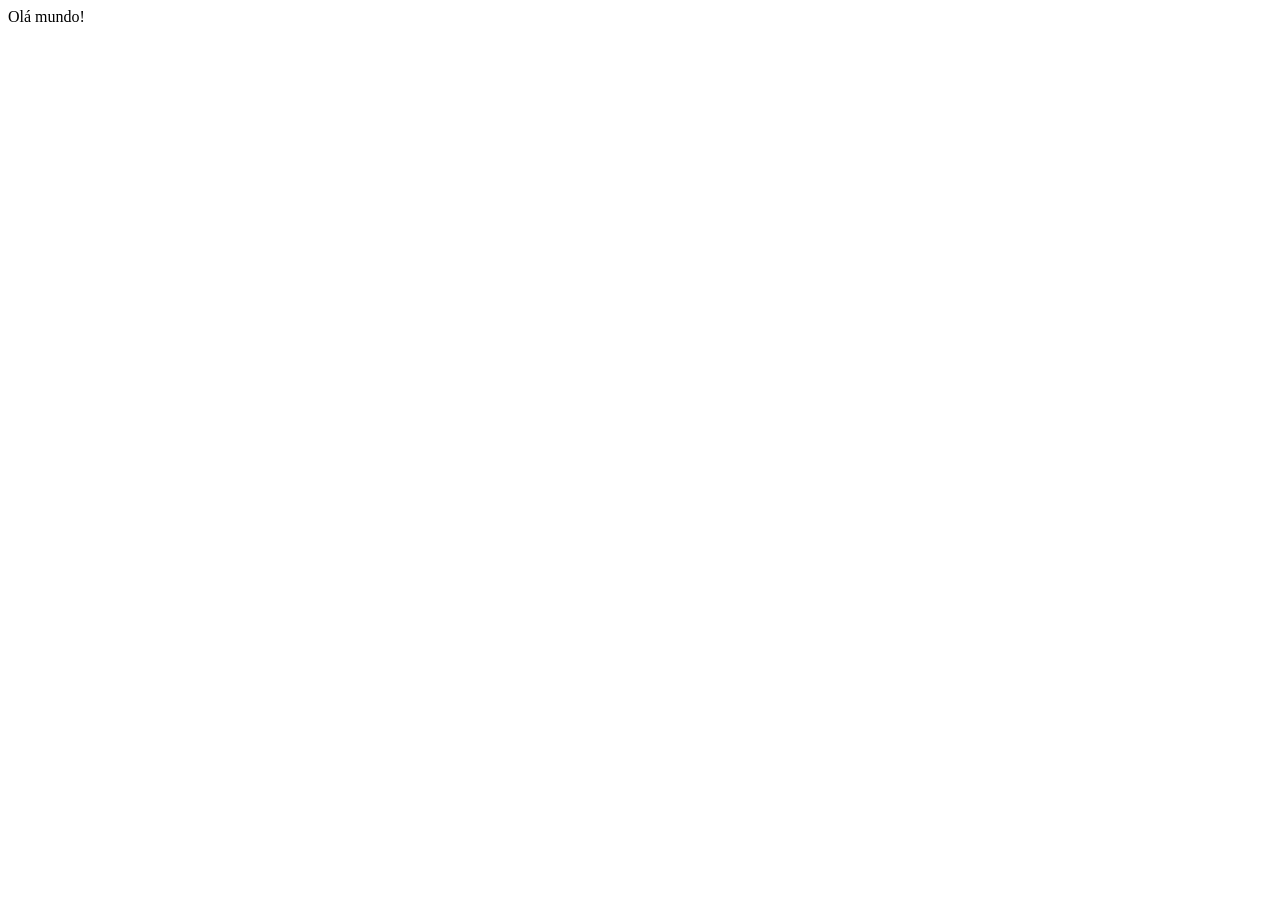
==== index.html @ 00cd3b16 ":fire: Aura" ====
<!DOCTYPE html>
<html lang="pt-br">
<head>
    <meta charset="UTF-8">
    <meta name="viewport" content="width=device-width, initial-scale=1.0">
    <link href="style.css" rel="stylesheet">
    <title>Senac</title>
</head>
<body>
    Olá mundo!
</body>
</html>
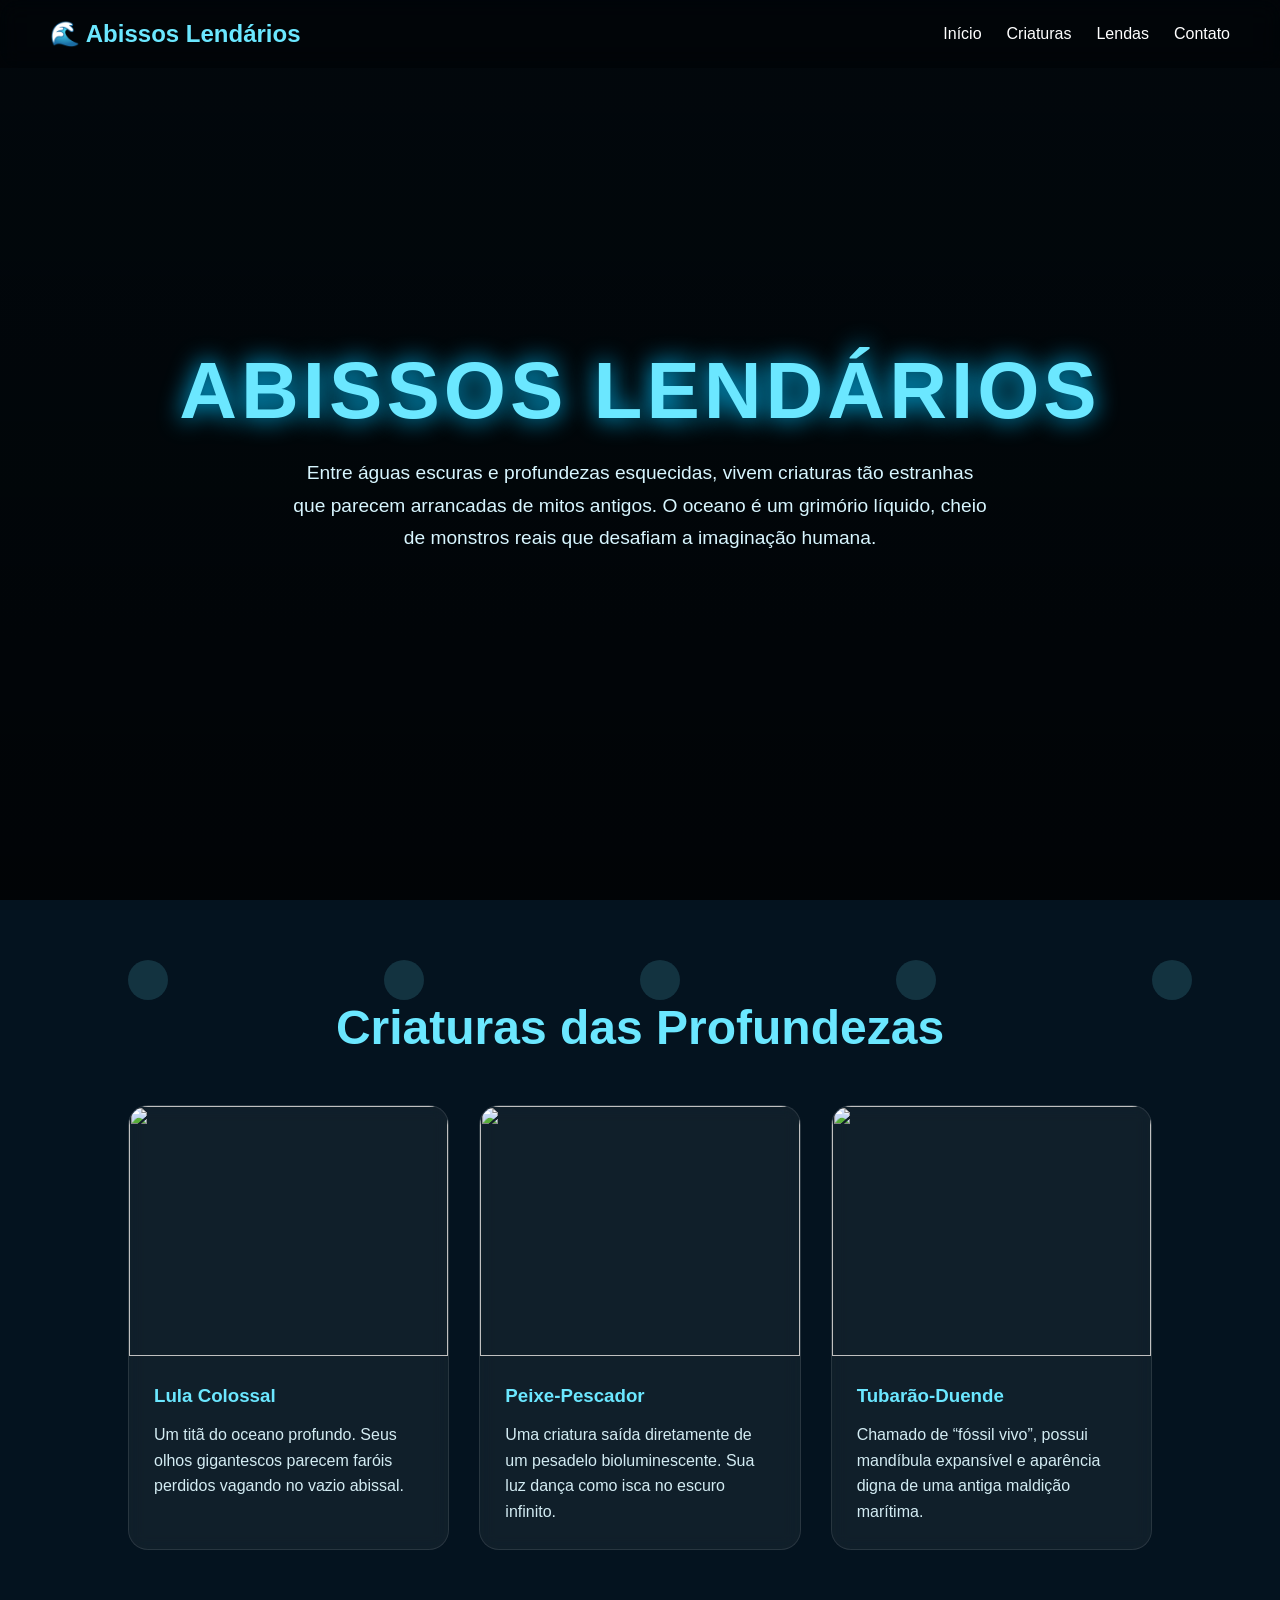
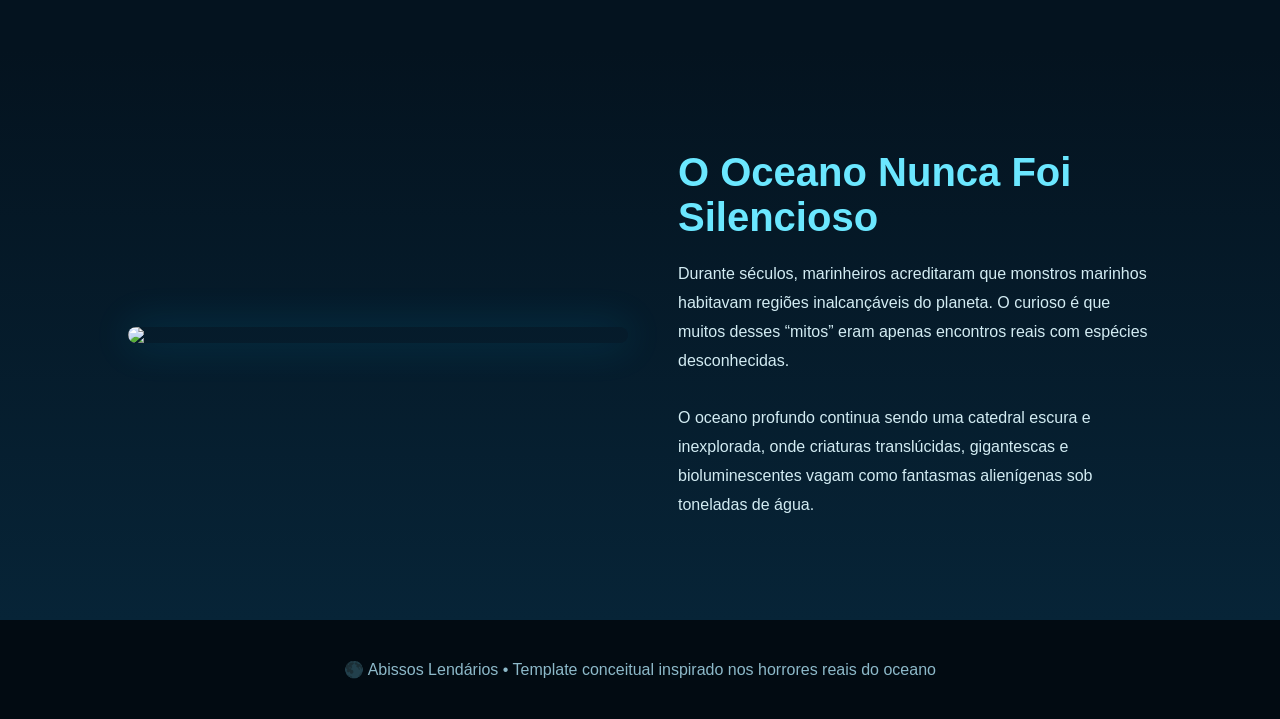
==== commit cde54f5d: ":fire: ficar bonito" ====
--- a/index.html
+++ b/index.html
@@ -1,12 +1,313 @@
 <!DOCTYPE html>
-<html lang="pt-br">
+<html lang="pt-BR">
 <head>
-    <meta charset="UTF-8">
-    <meta name="viewport" content="width=device-width, initial-scale=1.0">
-    <link href="style.css" rel="stylesheet">
-    <title>Senac</title>
+  <meta charset="UTF-8" />
+  <meta name="viewport" content="width=device-width, initial-scale=1.0"/>
+  <title>Abissos Lendários</title>
+
+  <style>
+    *{
+      margin:0;
+      padding:0;
+      box-sizing:border-box;
+      font-family: Arial, sans-serif;
+    }
+
+    body{
+      background:#04131f;
+      color:white;
+      overflow-x:hidden;
+    }
+
+    header{
+      height:100vh;
+      background:
+      linear-gradient(rgba(0,0,0,0.6), rgba(0,0,0,0.8)),
+      url('https://images.unsplash.com/photo-1544551763-46a013bb70d5?q=80&w=1600&auto=format&fit=crop') center/cover;
+      
+      display:flex;
+      flex-direction:column;
+      justify-content:center;
+      align-items:center;
+      text-align:center;
+      padding:20px;
+    }
+
+    header h1{
+      font-size:5rem;
+      letter-spacing:4px;
+      color:#6be7ff;
+      text-shadow:0 0 25px #00c3ff;
+    }
+
+    header p{
+      margin-top:20px;
+      max-width:700px;
+      font-size:1.2rem;
+      line-height:1.7;
+      color:#d8f6ff;
+    }
+
+    nav{
+      position:fixed;
+      width:100%;
+      top:0;
+      left:0;
+      padding:20px 50px;
+      display:flex;
+      justify-content:space-between;
+      align-items:center;
+      background:rgba(0,0,0,0.3);
+      backdrop-filter:blur(10px);
+      z-index:1000;
+    }
+
+    nav h2{
+      color:#6be7ff;
+    }
+
+    nav ul{
+      display:flex;
+      gap:25px;
+      list-style:none;
+    }
+
+    nav a{
+      color:white;
+      text-decoration:none;
+      transition:0.3s;
+    }
+
+    nav a:hover{
+      color:#6be7ff;
+    }
+
+    section{
+      padding:100px 10%;
+    }
+
+    .titulo{
+      font-size:3rem;
+      margin-bottom:50px;
+      color:#6be7ff;
+      text-align:center;
+    }
+
+    .cards{
+      display:grid;
+      grid-template-columns:repeat(auto-fit, minmax(280px,1fr));
+      gap:30px;
+    }
+
+    .card{
+      background:rgba(255,255,255,0.05);
+      border:1px solid rgba(255,255,255,0.1);
+      border-radius:20px;
+      overflow:hidden;
+      transition:0.4s;
+      backdrop-filter:blur(8px);
+    }
+
+    .card:hover{
+      transform:translateY(-10px);
+      box-shadow:0 0 30px rgba(0,195,255,0.4);
+    }
+
+    .card img{
+      width:100%;
+      height:250px;
+      object-fit:cover;
+    }
+
+    .card-content{
+      padding:25px;
+    }
+
+    .card h3{
+      margin-bottom:15px;
+      color:#6be7ff;
+    }
+
+    .card p{
+      color:#d3ecf3;
+      line-height:1.6;
+    }
+
+    .historia{
+      background:linear-gradient(to bottom,#04131f,#072437);
+    }
+
+    .historia-container{
+      display:flex;
+      flex-wrap:wrap;
+      align-items:center;
+      gap:50px;
+    }
+
+    .historia img{
+      width:500px;
+      max-width:100%;
+      border-radius:20px;
+      box-shadow:0 0 40px rgba(0,195,255,0.2);
+    }
+
+    .historia-texto{
+      flex:1;
+    }
+
+    .historia-texto h2{
+      color:#6be7ff;
+      margin-bottom:20px;
+      font-size:2.5rem;
+    }
+
+    .historia-texto p{
+      line-height:1.8;
+      color:#d3ecf3;
+    }
+
+    footer{
+      text-align:center;
+      padding:40px;
+      background:#020b12;
+      color:#8db9c9;
+    }
+
+    .bolha{
+      position:fixed;
+      bottom:-100px;
+      width:40px;
+      height:40px;
+      background:rgba(107,231,255,0.15);
+      border-radius:50%;
+      animation:subir 10s linear infinite;
+      z-index:-1;
+    }
+
+    @keyframes subir{
+      0%{
+        transform:translateY(0) scale(1);
+        opacity:0;
+      }
+
+      50%{
+        opacity:1;
+      }
+
+      100%{
+        transform:translateY(-120vh) scale(1.5);
+        opacity:0;
+      }
+    }
+
+  </style>
 </head>
+
 <body>
-    Olá mundo!
+
+  <nav>
+    <h2>🌊 Abissos Lendários</h2>
+
+    <ul>
+      <li><a href="#">Início</a></li>
+      <li><a href="#">Criaturas</a></li>
+      <li><a href="#">Lendas</a></li>
+      <li><a href="#">Contato</a></li>
+    </ul>
+  </nav>
+
+  <header>
+    <h1>ABISSOS LENDÁRIOS</h1>
+
+    <p>
+      Entre águas escuras e profundezas esquecidas, vivem criaturas tão estranhas
+      que parecem arrancadas de mitos antigos. O oceano é um grimório líquido,
+      cheio de monstros reais que desafiam a imaginação humana.
+    </p>
+  </header>
+
+  <section>
+    <h2 class="titulo">Criaturas das Profundezas</h2>
+
+    <div class="cards">
+
+      <div class="card">
+        <img src="https://images.unsplash.com/photo-1551244072-5d12893278ab?q=80&w=1200&auto=format&fit=crop">
+
+        <div class="card-content">
+          <h3>Lula Colossal</h3>
+
+          <p>
+            Um titã do oceano profundo. Seus olhos gigantescos parecem faróis
+            perdidos vagando no vazio abissal.
+          </p>
+        </div>
+      </div>
+
+      <div class="card">
+        <img src="https://images.unsplash.com/photo-1546026423-cc4642628d2b?q=80&w=1200&auto=format&fit=crop">
+
+        <div class="card-content">
+          <h3>Peixe-Pescador</h3>
+
+          <p>
+            Uma criatura saída diretamente de um pesadelo bioluminescente.
+            Sua luz dança como isca no escuro infinito.
+          </p>
+        </div>
+      </div>
+
+      <div class="card">
+        <img src="https://images.unsplash.com/photo-1524704654690-b56c05c78a00?q=80&w=1200&auto=format&fit=crop">
+
+        <div class="card-content">
+          <h3>Tubarão-Duende</h3>
+
+          <p>
+            Chamado de “fóssil vivo”, possui mandíbula expansível e aparência
+            digna de uma antiga maldição marítima.
+          </p>
+        </div>
+      </div>
+
+    </div>
+  </section>
+
+  <section class="historia">
+
+    <div class="historia-container">
+
+      <img src="https://images.unsplash.com/photo-1518391846015-55a9cc003b25?q=80&w=1200&auto=format&fit=crop">
+
+      <div class="historia-texto">
+        <h2>O Oceano Nunca Foi Silencioso</h2>
+
+        <p>
+          Durante séculos, marinheiros acreditaram que monstros marinhos habitavam
+          regiões inalcançáveis do planeta. O curioso é que muitos desses “mitos”
+          eram apenas encontros reais com espécies desconhecidas.
+          <br><br>
+          O oceano profundo continua sendo uma catedral escura e inexplorada,
+          onde criaturas translúcidas, gigantescas e bioluminescentes vagam
+          como fantasmas alienígenas sob toneladas de água.
+        </p>
+      </div>
+
+    </div>
+
+  </section>
+
+  <footer>
+    🌑 Abissos Lendários • Template conceitual inspirado nos horrores reais do oceano
+  </footer>
+
+  <!-- Bolhas animadas -->
+
+  <div class="bolha" style="left:10%; animation-duration:8s;"></div>
+  <div class="bolha" style="left:30%; animation-duration:12s;"></div>
+  <div class="bolha" style="left:50%; animation-duration:10s;"></div>
+  <div class="bolha" style="left:70%; animation-duration:14s;"></div>
+  <div class="bolha" style="left:90%; animation-duration:9s;"></div>
+
 </body>
 </html>
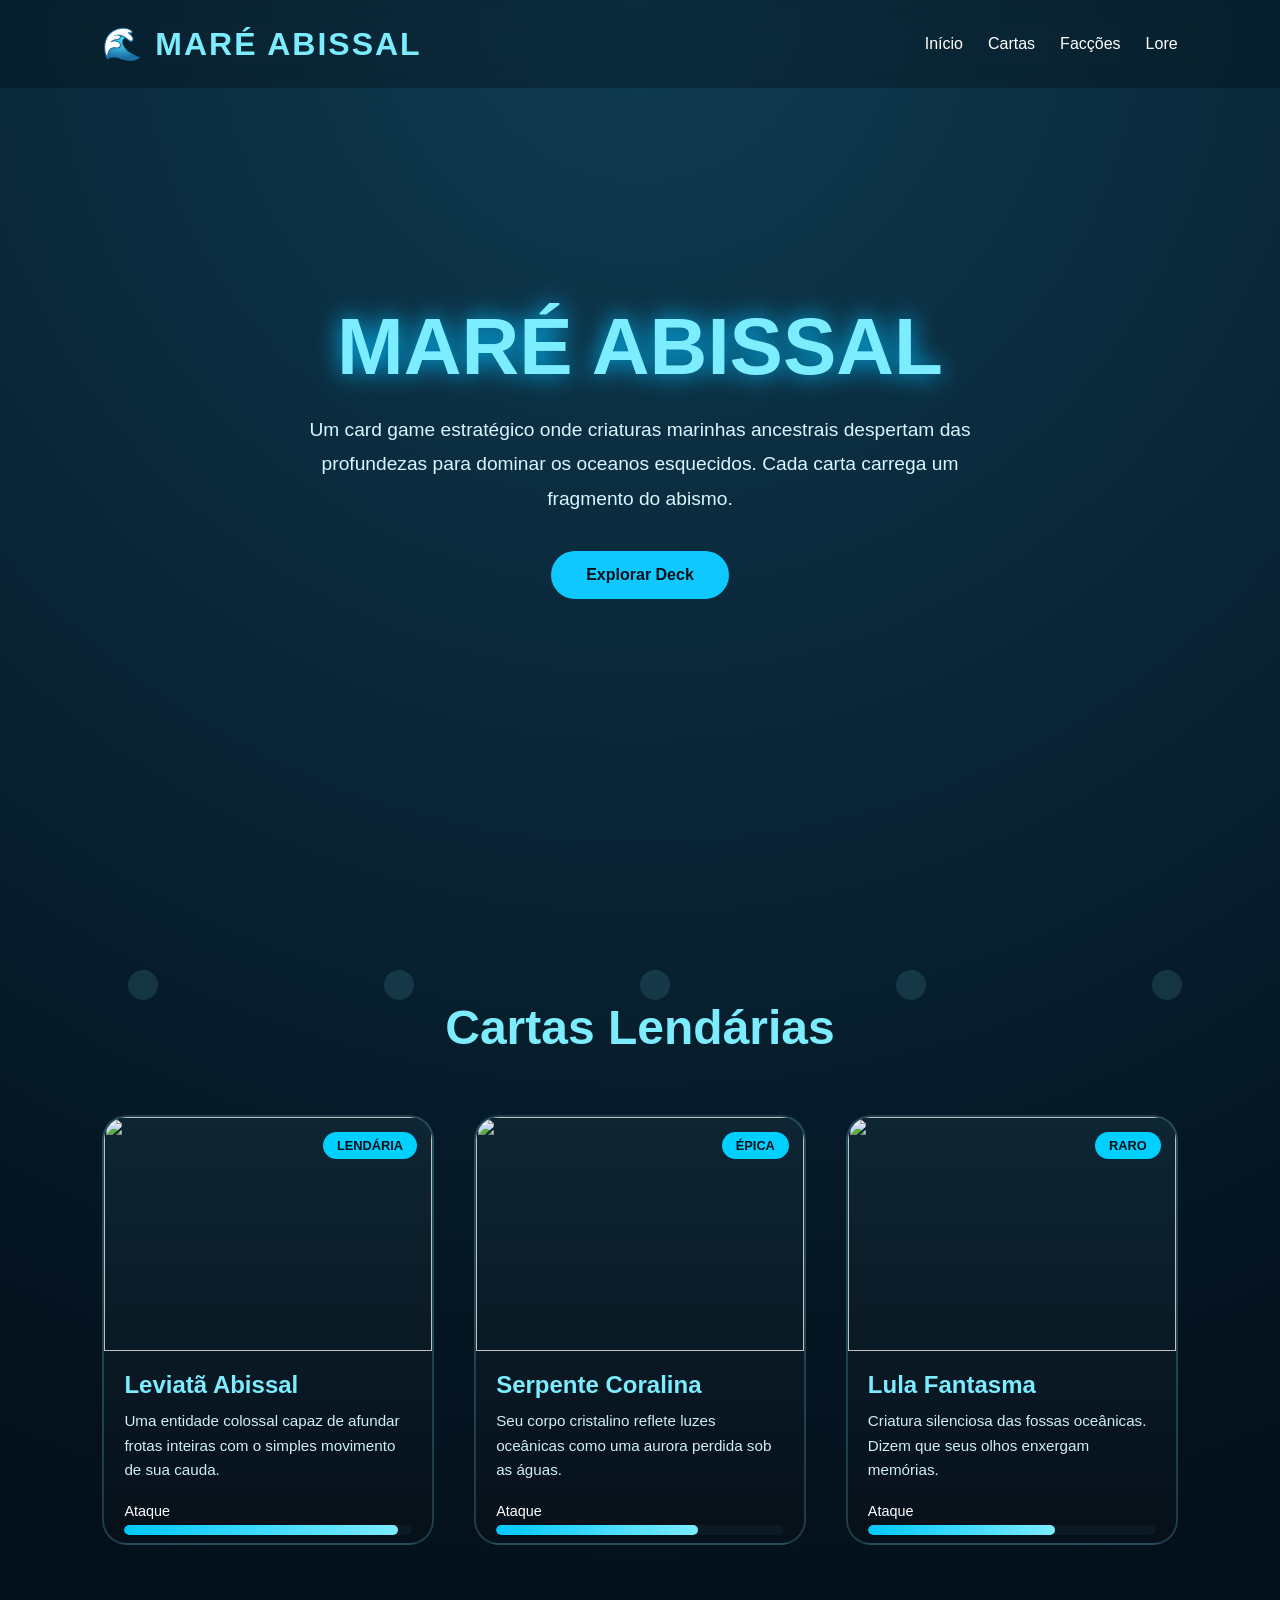
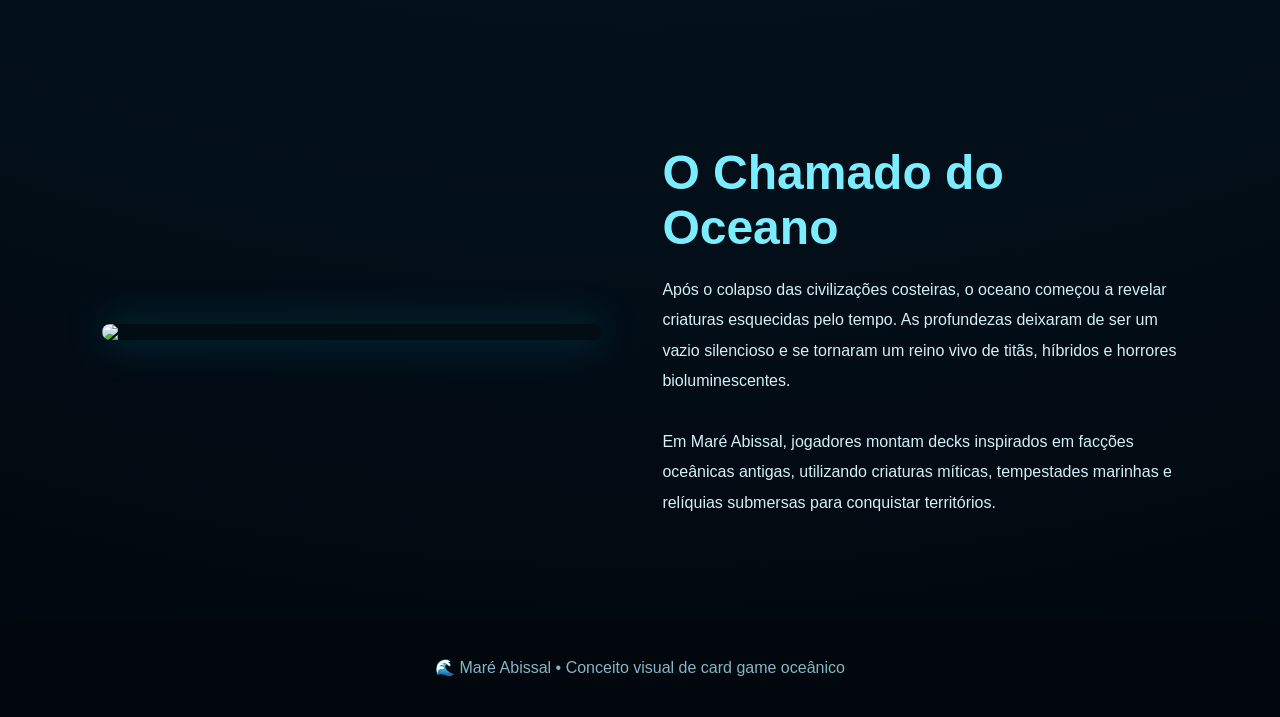
==== commit 3c6a02e8: ":fire: felicidade" ====
--- a/index.html
+++ b/index.html
@@ -1,313 +1,536 @@
 <!DOCTYPE html>
 <html lang="pt-BR">
 <head>
-  <meta charset="UTF-8" />
-  <meta name="viewport" content="width=device-width, initial-scale=1.0"/>
-  <title>Abissos Lendários</title>
-
-  <style>
-    *{
-      margin:0;
-      padding:0;
-      box-sizing:border-box;
-      font-family: Arial, sans-serif;
-    }
-
-    body{
-      background:#04131f;
-      color:white;
-      overflow-x:hidden;
-    }
-
-    header{
-      height:100vh;
-      background:
-      linear-gradient(rgba(0,0,0,0.6), rgba(0,0,0,0.8)),
-      url('https://images.unsplash.com/photo-1544551763-46a013bb70d5?q=80&w=1600&auto=format&fit=crop') center/cover;
-      
-      display:flex;
-      flex-direction:column;
-      justify-content:center;
-      align-items:center;
-      text-align:center;
-      padding:20px;
-    }
-
-    header h1{
-      font-size:5rem;
-      letter-spacing:4px;
-      color:#6be7ff;
-      text-shadow:0 0 25px #00c3ff;
-    }
-
-    header p{
-      margin-top:20px;
-      max-width:700px;
-      font-size:1.2rem;
-      line-height:1.7;
-      color:#d8f6ff;
-    }
-
-    nav{
-      position:fixed;
-      width:100%;
-      top:0;
-      left:0;
-      padding:20px 50px;
-      display:flex;
-      justify-content:space-between;
-      align-items:center;
-      background:rgba(0,0,0,0.3);
-      backdrop-filter:blur(10px);
-      z-index:1000;
-    }
-
-    nav h2{
-      color:#6be7ff;
-    }
-
-    nav ul{
-      display:flex;
-      gap:25px;
-      list-style:none;
-    }
-
-    nav a{
-      color:white;
-      text-decoration:none;
-      transition:0.3s;
-    }
-
-    nav a:hover{
-      color:#6be7ff;
-    }
-
-    section{
-      padding:100px 10%;
-    }
-
-    .titulo{
-      font-size:3rem;
-      margin-bottom:50px;
-      color:#6be7ff;
-      text-align:center;
-    }
-
-    .cards{
-      display:grid;
-      grid-template-columns:repeat(auto-fit, minmax(280px,1fr));
-      gap:30px;
-    }
-
-    .card{
-      background:rgba(255,255,255,0.05);
-      border:1px solid rgba(255,255,255,0.1);
-      border-radius:20px;
-      overflow:hidden;
-      transition:0.4s;
-      backdrop-filter:blur(8px);
-    }
-
-    .card:hover{
-      transform:translateY(-10px);
-      box-shadow:0 0 30px rgba(0,195,255,0.4);
-    }
-
-    .card img{
-      width:100%;
-      height:250px;
-      object-fit:cover;
-    }
-
-    .card-content{
-      padding:25px;
-    }
-
-    .card h3{
-      margin-bottom:15px;
-      color:#6be7ff;
-    }
-
-    .card p{
-      color:#d3ecf3;
-      line-height:1.6;
-    }
-
-    .historia{
-      background:linear-gradient(to bottom,#04131f,#072437);
-    }
-
-    .historia-container{
-      display:flex;
-      flex-wrap:wrap;
-      align-items:center;
-      gap:50px;
-    }
-
-    .historia img{
-      width:500px;
-      max-width:100%;
-      border-radius:20px;
-      box-shadow:0 0 40px rgba(0,195,255,0.2);
-    }
-
-    .historia-texto{
-      flex:1;
-    }
-
-    .historia-texto h2{
-      color:#6be7ff;
-      margin-bottom:20px;
-      font-size:2.5rem;
-    }
-
-    .historia-texto p{
-      line-height:1.8;
-      color:#d3ecf3;
-    }
-
-    footer{
-      text-align:center;
-      padding:40px;
-      background:#020b12;
-      color:#8db9c9;
-    }
-
-    .bolha{
-      position:fixed;
-      bottom:-100px;
-      width:40px;
-      height:40px;
-      background:rgba(107,231,255,0.15);
-      border-radius:50%;
-      animation:subir 10s linear infinite;
-      z-index:-1;
-    }
-
-    @keyframes subir{
-      0%{
+<meta charset="UTF-8">
+<meta name="viewport" content="width=device-width, initial-scale=1.0">
+
+<title>Maré Abissal - Card Game</title>
+
+<style>
+
+*{
+    margin:0;
+    padding:0;
+    box-sizing:border-box;
+    font-family:Arial, sans-serif;
+}
+
+body{
+    background:
+    radial-gradient(circle at top, #0f3b52 0%, #04131f 60%, #01070d 100%);
+    
+    min-height:100vh;
+    overflow-x:hidden;
+    color:white;
+}
+
+/* NAVBAR */
+
+nav{
+    width:100%;
+    padding:25px 8%;
+    display:flex;
+    justify-content:space-between;
+    align-items:center;
+    position:fixed;
+    top:0;
+    background:rgba(0,0,0,0.25);
+    backdrop-filter:blur(12px);
+    z-index:999;
+}
+
+.logo{
+    font-size:2rem;
+    color:#7cecff;
+    font-weight:bold;
+    letter-spacing:2px;
+}
+
+nav ul{
+    display:flex;
+    gap:25px;
+    list-style:none;
+}
+
+nav a{
+    color:white;
+    text-decoration:none;
+    transition:0.3s;
+}
+
+nav a:hover{
+    color:#7cecff;
+}
+
+/* HERO */
+
+.hero{
+    height:100vh;
+    display:flex;
+    justify-content:center;
+    align-items:center;
+    text-align:center;
+    padding:40px;
+    flex-direction:column;
+}
+
+.hero h1{
+    font-size:5rem;
+    color:#7cecff;
+    text-shadow:0 0 25px #00bfff;
+    margin-bottom:20px;
+}
+
+.hero p{
+    max-width:700px;
+    line-height:1.8;
+    font-size:1.2rem;
+    color:#d8f7ff;
+}
+
+.hero button{
+    margin-top:35px;
+    padding:15px 35px;
+    border:none;
+    border-radius:50px;
+    background:#0fc8ff;
+    color:#021018;
+    font-weight:bold;
+    cursor:pointer;
+    transition:0.4s;
+    font-size:1rem;
+}
+
+.hero button:hover{
+    transform:scale(1.05);
+    box-shadow:0 0 30px #00d9ff;
+}
+
+/* SECTION */
+
+section{
+    padding:100px 8%;
+}
+
+.titulo{
+    text-align:center;
+    font-size:3rem;
+    margin-bottom:60px;
+    color:#7cecff;
+}
+
+/* CARDS */
+
+.cards{
+    display:grid;
+    grid-template-columns:repeat(auto-fit,minmax(260px,1fr));
+    gap:40px;
+}
+
+/* CARD */
+
+.card{
+    height:430px;
+    border-radius:25px;
+    overflow:hidden;
+    position:relative;
+    background:
+    linear-gradient(180deg,#0e2533,#061019);
+    
+    border:2px solid rgba(124,236,255,0.2);
+
+    transition:0.5s;
+    cursor:pointer;
+}
+
+.card:hover{
+    transform:translateY(-12px) rotate(-1deg);
+    box-shadow:0 0 40px rgba(0,217,255,0.35);
+}
+
+.card-topo{
+    height:55%;
+    position:relative;
+}
+
+.card-topo img{
+    width:100%;
+    height:100%;
+    object-fit:cover;
+}
+
+.raridade{
+    position:absolute;
+    top:15px;
+    right:15px;
+    background:#00d0ff;
+    color:#001018;
+    padding:6px 14px;
+    border-radius:30px;
+    font-size:0.8rem;
+    font-weight:bold;
+}
+
+.card-conteudo{
+    padding:20px;
+}
+
+.card-conteudo h3{
+    color:#7cecff;
+    margin-bottom:10px;
+    font-size:1.5rem;
+}
+
+.card-conteudo p{
+    color:#cfeef7;
+    line-height:1.6;
+    font-size:0.95rem;
+}
+
+/* STATUS */
+
+.status{
+    margin-top:20px;
+}
+
+.barra{
+    margin-bottom:12px;
+}
+
+.barra span{
+    font-size:0.9rem;
+}
+
+.progress{
+    width:100%;
+    height:10px;
+    background:#0b1a24;
+    border-radius:20px;
+    overflow:hidden;
+    margin-top:5px;
+}
+
+.progress div{
+    height:100%;
+    border-radius:20px;
+    background:linear-gradient(to right,#00c8ff,#7cecff);
+}
+
+/* LORE */
+
+.lore{
+    display:flex;
+    gap:60px;
+    flex-wrap:wrap;
+    align-items:center;
+}
+
+.lore img{
+    width:500px;
+    max-width:100%;
+    border-radius:25px;
+    box-shadow:0 0 40px rgba(0,217,255,0.25);
+}
+
+.lore-texto{
+    flex:1;
+}
+
+.lore-texto h2{
+    font-size:3rem;
+    color:#7cecff;
+    margin-bottom:20px;
+}
+
+.lore-texto p{
+    line-height:1.9;
+    color:#d3f0f8;
+}
+
+/* FOOTER */
+
+footer{
+    text-align:center;
+    padding:40px;
+    background:#01070d;
+    color:#83b7c7;
+}
+
+/* BOLHAS */
+
+.bolha{
+    position:fixed;
+    width:30px;
+    height:30px;
+    background:rgba(124,236,255,0.12);
+    border-radius:50%;
+    bottom:-100px;
+    animation:subir linear infinite;
+    z-index:-1;
+}
+
+@keyframes subir{
+
+    0%{
         transform:translateY(0) scale(1);
         opacity:0;
-      }
-
-      50%{
+    }
+
+    50%{
         opacity:1;
-      }
-
-      100%{
-        transform:translateY(-120vh) scale(1.5);
+    }
+
+    100%{
+        transform:translateY(-120vh) scale(1.7);
         opacity:0;
-      }
     }
 
-  </style>
+}
+
+</style>
 </head>
 
 <body>
 
-  <nav>
-    <h2>🌊 Abissos Lendários</h2>
-
-    <ul>
-      <li><a href="#">Início</a></li>
-      <li><a href="#">Criaturas</a></li>
-      <li><a href="#">Lendas</a></li>
-      <li><a href="#">Contato</a></li>
-    </ul>
-  </nav>
-
-  <header>
-    <h1>ABISSOS LENDÁRIOS</h1>
-
-    <p>
-      Entre águas escuras e profundezas esquecidas, vivem criaturas tão estranhas
-      que parecem arrancadas de mitos antigos. O oceano é um grimório líquido,
-      cheio de monstros reais que desafiam a imaginação humana.
-    </p>
-  </header>
-
-  <section>
-    <h2 class="titulo">Criaturas das Profundezas</h2>
-
-    <div class="cards">
-
-      <div class="card">
-        <img src="https://images.unsplash.com/photo-1551244072-5d12893278ab?q=80&w=1200&auto=format&fit=crop">
-
-        <div class="card-content">
-          <h3>Lula Colossal</h3>
-
-          <p>
-            Um titã do oceano profundo. Seus olhos gigantescos parecem faróis
-            perdidos vagando no vazio abissal.
-          </p>
-        </div>
-      </div>
-
-      <div class="card">
-        <img src="https://images.unsplash.com/photo-1546026423-cc4642628d2b?q=80&w=1200&auto=format&fit=crop">
-
-        <div class="card-content">
-          <h3>Peixe-Pescador</h3>
-
-          <p>
-            Uma criatura saída diretamente de um pesadelo bioluminescente.
-            Sua luz dança como isca no escuro infinito.
-          </p>
-        </div>
-      </div>
-
-      <div class="card">
-        <img src="https://images.unsplash.com/photo-1524704654690-b56c05c78a00?q=80&w=1200&auto=format&fit=crop">
-
-        <div class="card-content">
-          <h3>Tubarão-Duende</h3>
-
-          <p>
-            Chamado de “fóssil vivo”, possui mandíbula expansível e aparência
-            digna de uma antiga maldição marítima.
-          </p>
-        </div>
-      </div>
-
-    </div>
-  </section>
-
-  <section class="historia">
-
-    <div class="historia-container">
-
-      <img src="https://images.unsplash.com/photo-1518391846015-55a9cc003b25?q=80&w=1200&auto=format&fit=crop">
-
-      <div class="historia-texto">
-        <h2>O Oceano Nunca Foi Silencioso</h2>
-
-        <p>
-          Durante séculos, marinheiros acreditaram que monstros marinhos habitavam
-          regiões inalcançáveis do planeta. O curioso é que muitos desses “mitos”
-          eram apenas encontros reais com espécies desconhecidas.
-          <br><br>
-          O oceano profundo continua sendo uma catedral escura e inexplorada,
-          onde criaturas translúcidas, gigantescas e bioluminescentes vagam
-          como fantasmas alienígenas sob toneladas de água.
-        </p>
-      </div>
-
-    </div>
-
-  </section>
-
-  <footer>
-    🌑 Abissos Lendários • Template conceitual inspirado nos horrores reais do oceano
-  </footer>
-
-  <!-- Bolhas animadas -->
-
-  <div class="bolha" style="left:10%; animation-duration:8s;"></div>
-  <div class="bolha" style="left:30%; animation-duration:12s;"></div>
-  <div class="bolha" style="left:50%; animation-duration:10s;"></div>
-  <div class="bolha" style="left:70%; animation-duration:14s;"></div>
-  <div class="bolha" style="left:90%; animation-duration:9s;"></div>
+<nav>
+
+<div class="logo">🌊 MARÉ ABISSAL</div>
+
+<ul>
+<li><a href="#">Início</a></li>
+<li><a href="#">Cartas</a></li>
+<li><a href="#">Facções</a></li>
+<li><a href="#">Lore</a></li>
+</ul>
+
+</nav>
+
+<section class="hero">
+
+<h1>MARÉ ABISSAL</h1>
+
+<p>
+Um card game estratégico onde criaturas marinhas ancestrais despertam
+das profundezas para dominar os oceanos esquecidos.
+Cada carta carrega um fragmento do abismo.
+</p>
+
+<button>Explorar Deck</button>
+
+</section>
+
+<section>
+
+<h2 class="titulo">Cartas Lendárias</h2>
+
+<div class="cards">
+
+<!-- CARD 1 -->
+
+<div class="card">
+
+<div class="card-topo">
+<img src="https://images.unsplash.com/photo-1546026423-cc4642628d2b?q=80&w=1200&auto=format&fit=crop">
+
+<div class="raridade">
+LENDÁRIA
+</div>
+
+</div>
+
+<div class="card-conteudo">
+
+<h3>Leviatã Abissal</h3>
+
+<p>
+Uma entidade colossal capaz de afundar frotas inteiras
+com o simples movimento de sua cauda.
+</p>
+
+<div class="status">
+
+<div class="barra">
+<span>Ataque</span>
+
+<div class="progress">
+<div style="width:95%"></div>
+</div>
+</div>
+
+<div class="barra">
+<span>Defesa</span>
+
+<div class="progress">
+<div style="width:85%"></div>
+</div>
+</div>
+
+<div class="barra">
+<span>Energia</span>
+
+<div class="progress">
+<div style="width:70%"></div>
+</div>
+</div>
+
+</div>
+
+</div>
+
+</div>
+
+<!-- CARD 2 -->
+
+<div class="card">
+
+<div class="card-topo">
+<img src="https://images.unsplash.com/photo-1518391846015-55a9cc003b25?q=80&w=1200&auto=format&fit=crop">
+
+<div class="raridade">
+ÉPICA
+</div>
+
+</div>
+
+<div class="card-conteudo">
+
+<h3>Serpente Coralina</h3>
+
+<p>
+Seu corpo cristalino reflete luzes oceânicas como
+uma aurora perdida sob as águas.
+</p>
+
+<div class="status">
+
+<div class="barra">
+<span>Ataque</span>
+
+<div class="progress">
+<div style="width:70%"></div>
+</div>
+</div>
+
+<div class="barra">
+<span>Defesa</span>
+
+<div class="progress">
+<div style="width:60%"></div>
+</div>
+</div>
+
+<div class="barra">
+<span>Energia</span>
+
+<div class="progress">
+<div style="width:95%"></div>
+</div>
+</div>
+
+</div>
+
+</div>
+
+</div>
+
+<!-- CARD 3 -->
+
+<div class="card">
+
+<div class="card-topo">
+<img src="https://images.unsplash.com/photo-1551244072-5d12893278ab?q=80&w=1200&auto=format&fit=crop">
+
+<div class="raridade">
+RARO
+</div>
+
+</div>
+
+<div class="card-conteudo">
+
+<h3>Lula Fantasma</h3>
+
+<p>
+Criatura silenciosa das fossas oceânicas.
+Dizem que seus olhos enxergam memórias.
+</p>
+
+<div class="status">
+
+<div class="barra">
+<span>Ataque</span>
+
+<div class="progress">
+<div style="width:65%"></div>
+</div>
+</div>
+
+<div class="barra">
+<span>Defesa</span>
+
+<div class="progress">
+<div style="width:50%"></div>
+</div>
+</div>
+
+<div class="barra">
+<span>Energia</span>
+
+<div class="progress">
+<div style="width:90%"></div>
+</div>
+</div>
+
+</div>
+
+</div>
+
+</div>
+
+</div>
+
+</section>
+
+<section>
+
+<div class="lore">
+
+<img src="https://images.unsplash.com/photo-1498623116890-37e912163d5d?q=80&w=1200&auto=format&fit=crop">
+
+<div class="lore-texto">
+
+<h2>O Chamado do Oceano</h2>
+
+<p>
+Após o colapso das civilizações costeiras, o oceano começou
+a revelar criaturas esquecidas pelo tempo.
+As profundezas deixaram de ser um vazio silencioso
+e se tornaram um reino vivo de titãs, híbridos e horrores bioluminescentes.
+<br><br>
+Em Maré Abissal, jogadores montam decks inspirados em
+facções oceânicas antigas, utilizando criaturas míticas,
+tempestades marinhas e relíquias submersas para conquistar territórios.
+</p>
+
+</div>
+
+</div>
+
+</section>
+
+<footer>
+
+🌊 Maré Abissal • Conceito visual de card game oceânico
+
+</footer>
+
+<!-- BOLHAS -->
+
+<div class="bolha" style="left:10%; animation-duration:8s;"></div>
+<div class="bolha" style="left:30%; animation-duration:12s;"></div>
+<div class="bolha" style="left:50%; animation-duration:10s;"></div>
+<div class="bolha" style="left:70%; animation-duration:15s;"></div>
+<div class="bolha" style="left:90%; animation-duration:9s;"></div>
 
 </body>
 </html>
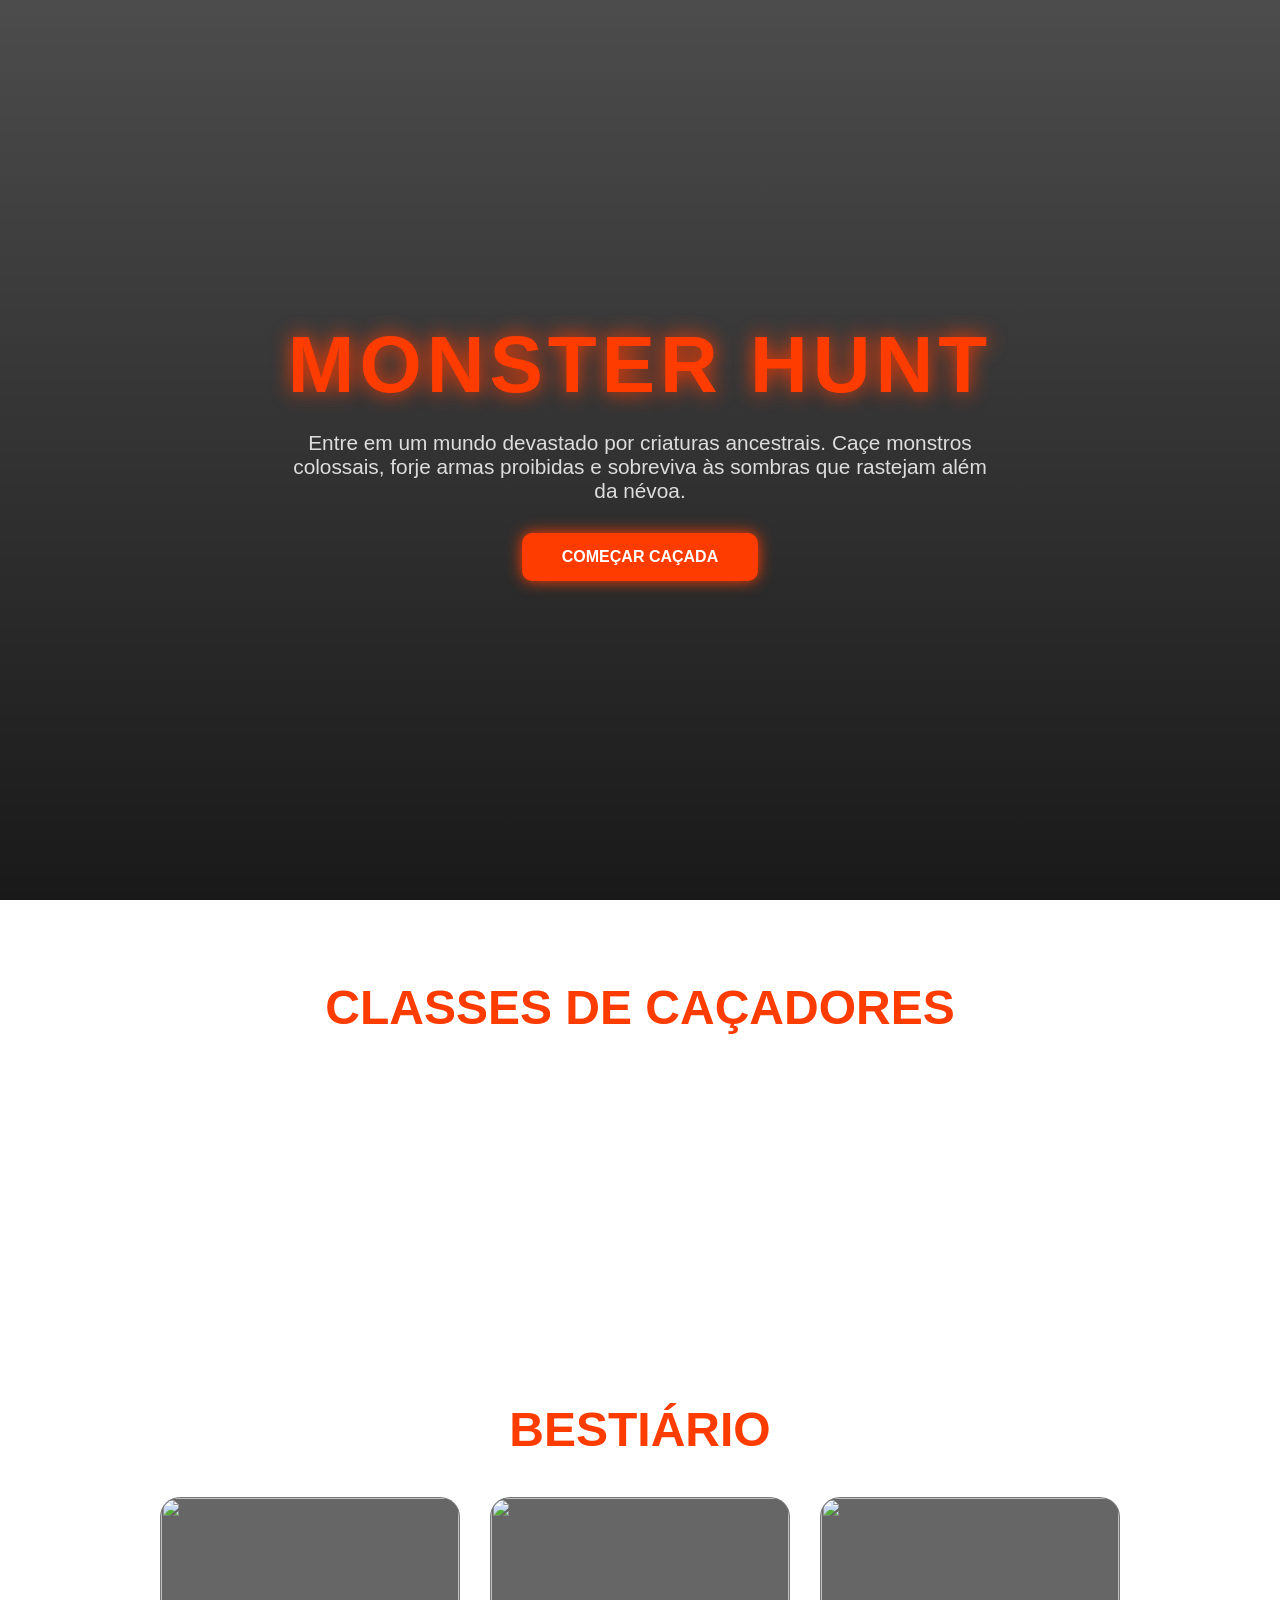
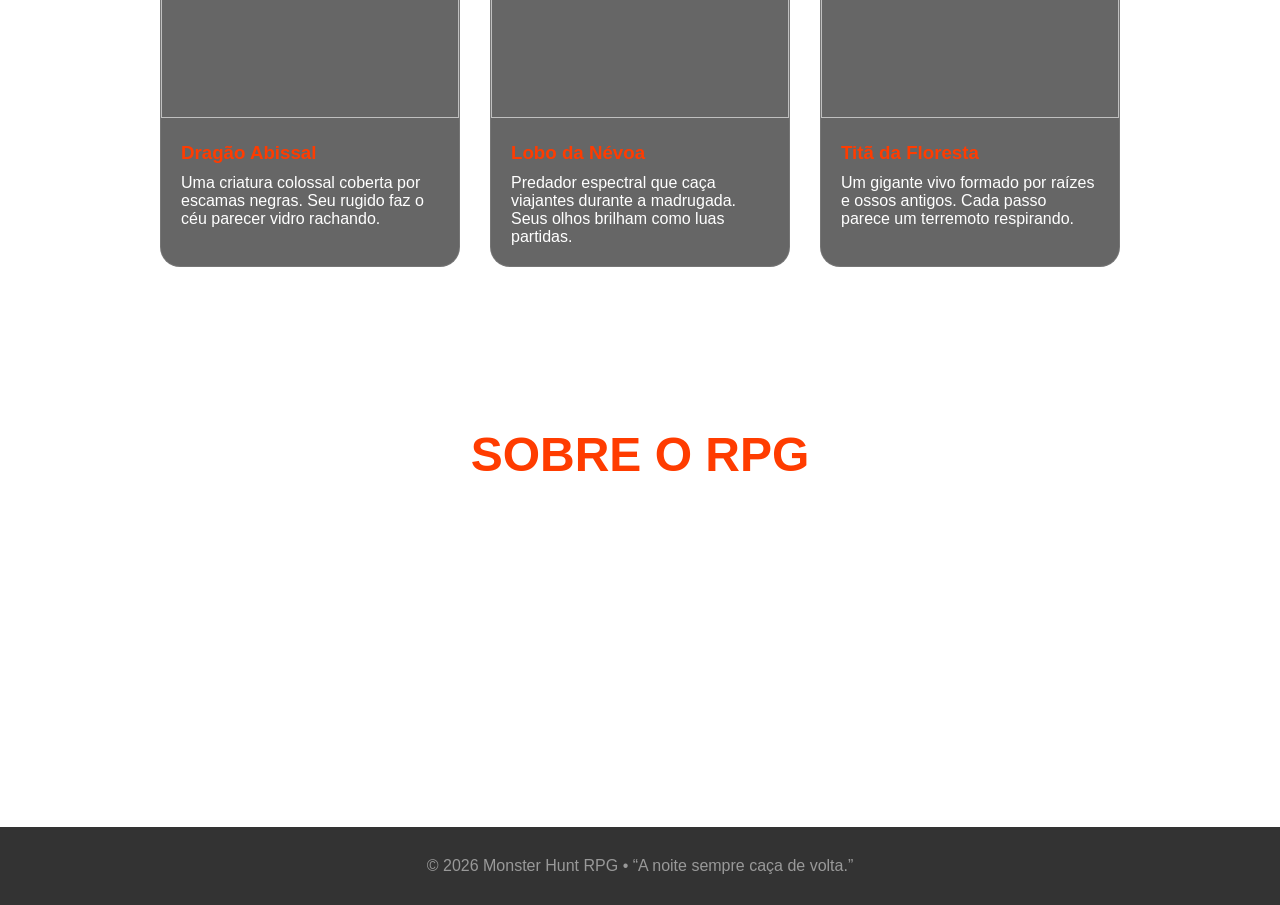
==== commit 4bb15da5: ":fire: novo" ====
--- a/index.html
+++ b/index.html
@@ -1,536 +1,266 @@
 <!DOCTYPE html>
 <html lang="pt-BR">
 <head>
-<meta charset="UTF-8">
-<meta name="viewport" content="width=device-width, initial-scale=1.0">
-
-<title>Maré Abissal - Card Game</title>
-
-<style>
-
-*{
-    margin:0;
-    padding:0;
-    box-sizing:border-box;
-    font-family:Arial, sans-serif;
-}
-
-body{
-    background:
-    radial-gradient(circle at top, #0f3b52 0%, #04131f 60%, #01070d 100%);
-    
-    min-height:100vh;
-    overflow-x:hidden;
-    color:white;
-}
-
-/* NAVBAR */
-
-nav{
-    width:100%;
-    padding:25px 8%;
-    display:flex;
-    justify-content:space-between;
-    align-items:center;
-    position:fixed;
-    top:0;
-    background:rgba(0,0,0,0.25);
-    backdrop-filter:blur(12px);
-    z-index:999;
-}
-
-.logo{
-    font-size:2rem;
-    color:#7cecff;
-    font-weight:bold;
-    letter-spacing:2px;
-}
-
-nav ul{
-    display:flex;
-    gap:25px;
-    list-style:none;
-}
-
-nav a{
-    color:white;
-    text-decoration:none;
-    transition:0.3s;
-}
-
-nav a:hover{
-    color:#7cecff;
-}
-
-/* HERO */
-
-.hero{
-    height:100vh;
-    display:flex;
-    justify-content:center;
-    align-items:center;
-    text-align:center;
-    padding:40px;
-    flex-direction:column;
-}
-
-.hero h1{
-    font-size:5rem;
-    color:#7cecff;
-    text-shadow:0 0 25px #00bfff;
-    margin-bottom:20px;
-}
-
-.hero p{
-    max-width:700px;
-    line-height:1.8;
-    font-size:1.2rem;
-    color:#d8f7ff;
-}
-
-.hero button{
-    margin-top:35px;
-    padding:15px 35px;
-    border:none;
-    border-radius:50px;
-    background:#0fc8ff;
-    color:#021018;
-    font-weight:bold;
-    cursor:pointer;
-    transition:0.4s;
-    font-size:1rem;
-}
-
-.hero button:hover{
-    transform:scale(1.05);
-    box-shadow:0 0 30px #00d9ff;
-}
-
-/* SECTION */
-
-section{
-    padding:100px 8%;
-}
-
-.titulo{
-    text-align:center;
-    font-size:3rem;
-    margin-bottom:60px;
-    color:#7cecff;
-}
-
-/* CARDS */
-
-.cards{
-    display:grid;
-    grid-template-columns:repeat(auto-fit,minmax(260px,1fr));
-    gap:40px;
-}
-
-/* CARD */
-
-.card{
-    height:430px;
-    border-radius:25px;
-    overflow:hidden;
-    position:relative;
-    background:
-    linear-gradient(180deg,#0e2533,#061019);
-    
-    border:2px solid rgba(124,236,255,0.2);
-
-    transition:0.5s;
-    cursor:pointer;
-}
-
-.card:hover{
-    transform:translateY(-12px) rotate(-1deg);
-    box-shadow:0 0 40px rgba(0,217,255,0.35);
-}
-
-.card-topo{
-    height:55%;
-    position:relative;
-}
-
-.card-topo img{
-    width:100%;
-    height:100%;
-    object-fit:cover;
-}
-
-.raridade{
-    position:absolute;
-    top:15px;
-    right:15px;
-    background:#00d0ff;
-    color:#001018;
-    padding:6px 14px;
-    border-radius:30px;
-    font-size:0.8rem;
-    font-weight:bold;
-}
-
-.card-conteudo{
-    padding:20px;
-}
-
-.card-conteudo h3{
-    color:#7cecff;
-    margin-bottom:10px;
-    font-size:1.5rem;
-}
-
-.card-conteudo p{
-    color:#cfeef7;
-    line-height:1.6;
-    font-size:0.95rem;
-}
-
-/* STATUS */
-
-.status{
-    margin-top:20px;
-}
-
-.barra{
-    margin-bottom:12px;
-}
-
-.barra span{
-    font-size:0.9rem;
-}
-
-.progress{
-    width:100%;
-    height:10px;
-    background:#0b1a24;
-    border-radius:20px;
-    overflow:hidden;
-    margin-top:5px;
-}
-
-.progress div{
-    height:100%;
-    border-radius:20px;
-    background:linear-gradient(to right,#00c8ff,#7cecff);
-}
-
-/* LORE */
-
-.lore{
-    display:flex;
-    gap:60px;
-    flex-wrap:wrap;
-    align-items:center;
-}
-
-.lore img{
-    width:500px;
-    max-width:100%;
-    border-radius:25px;
-    box-shadow:0 0 40px rgba(0,217,255,0.25);
-}
-
-.lore-texto{
-    flex:1;
-}
-
-.lore-texto h2{
-    font-size:3rem;
-    color:#7cecff;
-    margin-bottom:20px;
-}
-
-.lore-texto p{
-    line-height:1.9;
-    color:#d3f0f8;
-}
-
-/* FOOTER */
-
-footer{
-    text-align:center;
-    padding:40px;
-    background:#01070d;
-    color:#83b7c7;
-}
-
-/* BOLHAS */
-
-.bolha{
-    position:fixed;
-    width:30px;
-    height:30px;
-    background:rgba(124,236,255,0.12);
-    border-radius:50%;
-    bottom:-100px;
-    animation:subir linear infinite;
-    z-index:-1;
-}
-
-@keyframes subir{
-
-    0%{
-        transform:translateY(0) scale(1);
-        opacity:0;
-    }
-
-    50%{
-        opacity:1;
-    }
-
-    100%{
-        transform:translateY(-120vh) scale(1.7);
-        opacity:0;
-    }
-
-}
-
-</style>
+  <meta charset="UTF-8" />
+  <meta name="viewport" content="width=device-width, initial-scale=1.0"/>
+  <title>MONSTER HUNT RPG</title>
+
+  <style>
+    *{
+      margin:0;
+      padding:0;
+      box-sizing:border-box;
+      font-family: Arial, Helvetica, sans-serif;
+    }
+
+    body{
+      background:
+      linear-gradient(rgba(0,0,0,0.7), rgba(0,0,0,0.9)),
+      url('https://images.unsplash.com/photo-1518709268805-4e9042af2176?q=80&w=1920&auto=format&fit=crop');
+      background-size: cover;
+      background-attachment: fixed;
+      color:white;
+    }
+
+    header{
+      height:100vh;
+      display:flex;
+      flex-direction:column;
+      justify-content:center;
+      align-items:center;
+      text-align:center;
+      padding:20px;
+    }
+
+    header h1{
+      font-size:5rem;
+      color:#ff3c00;
+      text-shadow:0 0 20px #ff3c00;
+      letter-spacing:5px;
+    }
+
+    header p{
+      margin-top:20px;
+      font-size:1.3rem;
+      max-width:700px;
+      color:#ddd;
+    }
+
+    .btn{
+      margin-top:30px;
+      padding:15px 40px;
+      background:#ff3c00;
+      color:white;
+      text-decoration:none;
+      border-radius:10px;
+      font-weight:bold;
+      transition:0.3s;
+      box-shadow:0 0 15px #ff3c00;
+    }
+
+    .btn:hover{
+      transform:scale(1.1);
+      background:#ff6a00;
+    }
+
+    section{
+      padding:80px 10%;
+    }
+
+    .titulo{
+      font-size:3rem;
+      margin-bottom:40px;
+      color:#ff3c00;
+      text-align:center;
+    }
+
+    .cards{
+      display:grid;
+      grid-template-columns:repeat(auto-fit, minmax(250px, 1fr));
+      gap:30px;
+    }
+
+    .card{
+      background:rgba(255,255,255,0.08);
+      border:1px solid rgba(255,255,255,0.1);
+      backdrop-filter:blur(8px);
+      border-radius:20px;
+      padding:25px;
+      transition:0.4s;
+    }
+
+    .card:hover{
+      transform:translateY(-10px);
+      box-shadow:0 0 20px rgba(255,60,0,0.6);
+    }
+
+    .card h2{
+      margin-bottom:15px;
+      color:#ff6a00;
+    }
+
+    .monstros{
+      display:flex;
+      flex-wrap:wrap;
+      gap:30px;
+      justify-content:center;
+    }
+
+    .monstro{
+      width:300px;
+      background:rgba(0,0,0,0.6);
+      border-radius:20px;
+      overflow:hidden;
+      transition:0.4s;
+      border:1px solid rgba(255,255,255,0.1);
+    }
+
+    .monstro:hover{
+      transform:scale(1.05);
+      box-shadow:0 0 25px #ff3c00;
+    }
+
+    .monstro img{
+      width:100%;
+      height:220px;
+      object-fit:cover;
+    }
+
+    .monstro-info{
+      padding:20px;
+    }
+
+    .monstro-info h3{
+      color:#ff3c00;
+      margin-bottom:10px;
+    }
+
+    footer{
+      text-align:center;
+      padding:30px;
+      background:rgba(0,0,0,0.8);
+      color:#999;
+    }
+
+    .glow{
+      color:#ff3c00;
+      text-shadow:0 0 10px #ff3c00;
+    }
+  </style>
 </head>
-
 <body>
 
-<nav>
-
-<div class="logo">🌊 MARÉ ABISSAL</div>
-
-<ul>
-<li><a href="#">Início</a></li>
-<li><a href="#">Cartas</a></li>
-<li><a href="#">Facções</a></li>
-<li><a href="#">Lore</a></li>
-</ul>
-
-</nav>
-
-<section class="hero">
-
-<h1>MARÉ ABISSAL</h1>
-
-<p>
-Um card game estratégico onde criaturas marinhas ancestrais despertam
-das profundezas para dominar os oceanos esquecidos.
-Cada carta carrega um fragmento do abismo.
-</p>
-
-<button>Explorar Deck</button>
-
-</section>
-
-<section>
-
-<h2 class="titulo">Cartas Lendárias</h2>
-
-<div class="cards">
-
-<!-- CARD 1 -->
-
-<div class="card">
-
-<div class="card-topo">
-<img src="https://images.unsplash.com/photo-1546026423-cc4642628d2b?q=80&w=1200&auto=format&fit=crop">
-
-<div class="raridade">
-LENDÁRIA
-</div>
-
-</div>
-
-<div class="card-conteudo">
-
-<h3>Leviatã Abissal</h3>
-
-<p>
-Uma entidade colossal capaz de afundar frotas inteiras
-com o simples movimento de sua cauda.
-</p>
-
-<div class="status">
-
-<div class="barra">
-<span>Ataque</span>
-
-<div class="progress">
-<div style="width:95%"></div>
-</div>
-</div>
-
-<div class="barra">
-<span>Defesa</span>
-
-<div class="progress">
-<div style="width:85%"></div>
-</div>
-</div>
-
-<div class="barra">
-<span>Energia</span>
-
-<div class="progress">
-<div style="width:70%"></div>
-</div>
-</div>
-
-</div>
-
-</div>
-
-</div>
-
-<!-- CARD 2 -->
-
-<div class="card">
-
-<div class="card-topo">
-<img src="https://images.unsplash.com/photo-1518391846015-55a9cc003b25?q=80&w=1200&auto=format&fit=crop">
-
-<div class="raridade">
-ÉPICA
-</div>
-
-</div>
-
-<div class="card-conteudo">
-
-<h3>Serpente Coralina</h3>
-
-<p>
-Seu corpo cristalino reflete luzes oceânicas como
-uma aurora perdida sob as águas.
-</p>
-
-<div class="status">
-
-<div class="barra">
-<span>Ataque</span>
-
-<div class="progress">
-<div style="width:70%"></div>
-</div>
-</div>
-
-<div class="barra">
-<span>Defesa</span>
-
-<div class="progress">
-<div style="width:60%"></div>
-</div>
-</div>
-
-<div class="barra">
-<span>Energia</span>
-
-<div class="progress">
-<div style="width:95%"></div>
-</div>
-</div>
-
-</div>
-
-</div>
-
-</div>
-
-<!-- CARD 3 -->
-
-<div class="card">
-
-<div class="card-topo">
-<img src="https://images.unsplash.com/photo-1551244072-5d12893278ab?q=80&w=1200&auto=format&fit=crop">
-
-<div class="raridade">
-RARO
-</div>
-
-</div>
-
-<div class="card-conteudo">
-
-<h3>Lula Fantasma</h3>
-
-<p>
-Criatura silenciosa das fossas oceânicas.
-Dizem que seus olhos enxergam memórias.
-</p>
-
-<div class="status">
-
-<div class="barra">
-<span>Ataque</span>
-
-<div class="progress">
-<div style="width:65%"></div>
-</div>
-</div>
-
-<div class="barra">
-<span>Defesa</span>
-
-<div class="progress">
-<div style="width:50%"></div>
-</div>
-</div>
-
-<div class="barra">
-<span>Energia</span>
-
-<div class="progress">
-<div style="width:90%"></div>
-</div>
-</div>
-
-</div>
-
-</div>
-
-</div>
-
-</div>
-
-</section>
-
-<section>
-
-<div class="lore">
-
-<img src="https://images.unsplash.com/photo-1498623116890-37e912163d5d?q=80&w=1200&auto=format&fit=crop">
-
-<div class="lore-texto">
-
-<h2>O Chamado do Oceano</h2>
-
-<p>
-Após o colapso das civilizações costeiras, o oceano começou
-a revelar criaturas esquecidas pelo tempo.
-As profundezas deixaram de ser um vazio silencioso
-e se tornaram um reino vivo de titãs, híbridos e horrores bioluminescentes.
-<br><br>
-Em Maré Abissal, jogadores montam decks inspirados em
-facções oceânicas antigas, utilizando criaturas míticas,
-tempestades marinhas e relíquias submersas para conquistar territórios.
-</p>
-
-</div>
-
-</div>
-
-</section>
-
-<footer>
-
-🌊 Maré Abissal • Conceito visual de card game oceânico
-
-</footer>
-
-<!-- BOLHAS -->
-
-<div class="bolha" style="left:10%; animation-duration:8s;"></div>
-<div class="bolha" style="left:30%; animation-duration:12s;"></div>
-<div class="bolha" style="left:50%; animation-duration:10s;"></div>
-<div class="bolha" style="left:70%; animation-duration:15s;"></div>
-<div class="bolha" style="left:90%; animation-duration:9s;"></div>
+  <header>
+    <h1>MONSTER HUNT</h1>
+
+    <p>
+      Entre em um mundo devastado por criaturas ancestrais.
+      Caçe monstros colossais, forje armas proibidas e sobreviva
+      às sombras que rastejam além da névoa.
+    </p>
+
+    <a href="#classes" class="btn">COMEÇAR CAÇADA</a>
+  </header>
+
+  <section id="classes">
+    <h1 class="titulo">CLASSES DE CAÇADORES</h1>
+
+    <div class="cards">
+
+      <div class="card">
+        <h2>⚔ Caçador de Ferro</h2>
+        <p>
+          Guerreiros brutais que enfrentam monstros cara a cara.
+          Especialistas em espadas gigantes e armaduras pesadas.
+        </p>
+      </div>
+
+      <div class="card">
+        <h2>🏹 Rastreador Sombrio</h2>
+        <p>
+          Mestres da furtividade. Eliminam criaturas à distância
+          antes mesmo de serem percebidos.
+        </p>
+      </div>
+
+      <div class="card">
+        <h2>🔥 Bruxo Carmesim</h2>
+        <p>
+          Manipulam magia proibida usando o sangue dos monstros
+          derrotados como combustível arcano.
+        </p>
+      </div>
+
+    </div>
+  </section>
+
+  <section>
+    <h1 class="titulo">BESTIÁRIO</h1>
+
+    <div class="monstros">
+
+      <div class="monstro">
+        <img src="https://images.unsplash.com/photo-1577495508326-19a1b3cf65b7?q=80&w=1200&auto=format&fit=crop">
+
+        <div class="monstro-info">
+          <h3>Dragão Abissal</h3>
+
+          <p>
+            Uma criatura colossal coberta por escamas negras.
+            Seu rugido faz o céu parecer vidro rachando.
+          </p>
+        </div>
+      </div>
+
+      <div class="monstro">
+        <img src="https://images.unsplash.com/photo-1511497584788-876760111969?q=80&w=1200&auto=format&fit=crop">
+
+        <div class="monstro-info">
+          <h3>Lobo da Névoa</h3>
+
+          <p>
+            Predador espectral que caça viajantes durante a madrugada.
+            Seus olhos brilham como luas partidas.
+          </p>
+        </div>
+      </div>
+
+      <div class="monstro">
+        <img src="https://images.unsplash.com/photo-1506744038136-46273834b3fb?q=80&w=1200&auto=format&fit=crop">
+
+        <div class="monstro-info">
+          <h3>Titã da Floresta</h3>
+
+          <p>
+            Um gigante vivo formado por raízes e ossos antigos.
+            Cada passo parece um terremoto respirando.
+          </p>
+        </div>
+      </div>
+
+    </div>
+  </section>
+
+  <section>
+    <h1 class="titulo">SOBRE O RPG</h1>
+
+    <div class="card">
+      <p style="font-size:1.2rem; line-height:1.8;">
+        <span class="glow">Monster Hunt RPG</span> é um universo sombrio
+        onde humanidade e monstros coexistem em uma guerra eterna.
+        Os jogadores exploram ruínas esquecidas, enfrentam criaturas
+        lendárias e coletam recursos raros para criar equipamentos
+        cada vez mais poderosos.
+        <br><br>
+        Cada caça é uma batalha cinematográfica. Cada cicatriz,
+        uma história sobrevivida.
+      </p>
+    </div>
+  </section>
+
+  <footer>
+    © 2026 Monster Hunt RPG • “A noite sempre caça de volta.”
+  </footer>
 
 </body>
 </html>
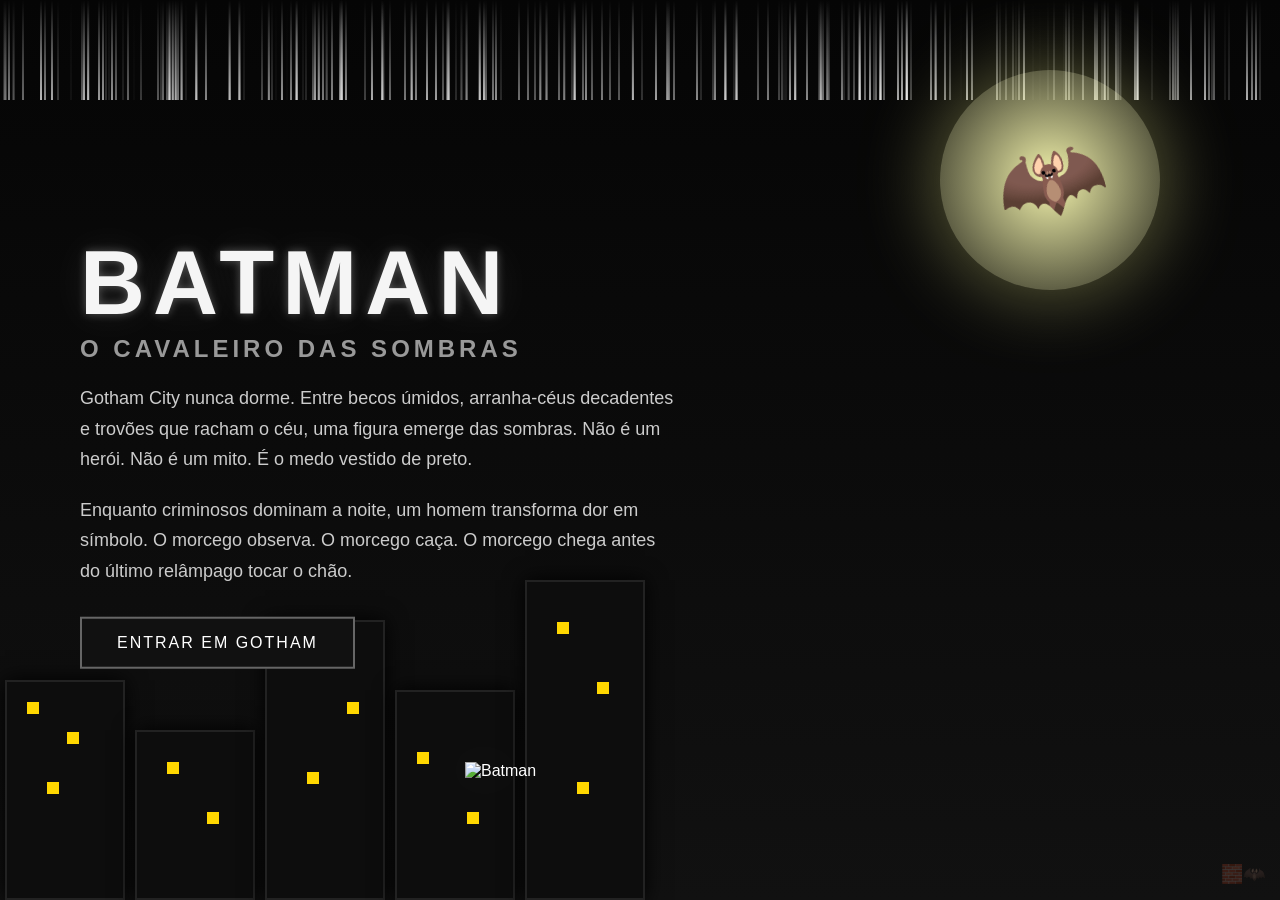
==== commit f60cd0c7: ":bat: batman" ====
--- a/index.html
+++ b/index.html
@@ -1,266 +1,373 @@
 <!DOCTYPE html>
 <html lang="pt-BR">
 <head>
-  <meta charset="UTF-8" />
-  <meta name="viewport" content="width=device-width, initial-scale=1.0"/>
-  <title>MONSTER HUNT RPG</title>
+  <meta charset="UTF-8">
+  <meta name="viewport" content="width=device-width, initial-scale=1.0">
+  <title>Batman | Gotham City</title>
 
   <style>
     *{
       margin:0;
       padding:0;
       box-sizing:border-box;
-      font-family: Arial, Helvetica, sans-serif;
+      font-family:Arial, Helvetica, sans-serif;
     }
 
     body{
-      background:
-      linear-gradient(rgba(0,0,0,0.7), rgba(0,0,0,0.9)),
-      url('https://images.unsplash.com/photo-1518709268805-4e9042af2176?q=80&w=1920&auto=format&fit=crop');
-      background-size: cover;
-      background-attachment: fixed;
+      overflow:hidden;
+      background:linear-gradient(to bottom, #050505, #111);
+      height:100vh;
       color:white;
-    }
-
-    header{
-      height:100vh;
+      position:relative;
+    }
+
+    /* CHUVA */
+
+    .rain{
+      position:absolute;
+      width:2px;
+      height:100px;
+      background:linear-gradient(transparent, rgba(255,255,255,0.7));
+      animation:rain 0.5s linear infinite;
+      opacity:0.5;
+    }
+
+    @keyframes rain{
+      from{
+        transform:translateY(-100vh);
+      }
+      to{
+        transform:translateY(100vh);
+      }
+    }
+
+    /* TROVÃO */
+
+    .lightning{
+      position:absolute;
+      width:100%;
+      height:100%;
+      background:white;
+      opacity:0;
+      animation:flash 7s infinite;
+      pointer-events:none;
+    }
+
+    @keyframes flash{
+      0%,95%,100%{
+        opacity:0;
+      }
+
+      96%{
+        opacity:0.7;
+      }
+
+      97%{
+        opacity:0;
+      }
+
+      98%{
+        opacity:0.4;
+      }
+    }
+
+    /* CIDADE */
+
+    .city{
+      position:absolute;
+      bottom:0;
+      width:100%;
+      height:250px;
       display:flex;
-      flex-direction:column;
+      align-items:flex-end;
+      z-index:1;
+    }
+
+    .building{
+      background:#0d0d0d;
+      border:2px solid #222;
+      width:120px;
+      margin:0 5px;
+      position:relative;
+      box-shadow:0 0 20px black;
+    }
+
+    .window{
+      width:12px;
+      height:12px;
+      background:gold;
+      position:absolute;
+      animation:flicker 2s infinite alternate;
+    }
+
+    @keyframes flicker{
+      from{
+        opacity:1;
+      }
+      to{
+        opacity:0.3;
+      }
+    }
+
+    /* BATMAN */
+
+    .batman{
+      position:absolute;
+      bottom:120px;
+      left:50%;
+      transform:translateX(-50%);
+      width:350px;
+      z-index:5;
+      animation:float 4s ease-in-out infinite;
+      filter:drop-shadow(0 0 25px rgba(255,255,255,0.1));
+    }
+
+    @keyframes float{
+      0%{
+        transform:translateX(-50%) translateY(0);
+      }
+
+      50%{
+        transform:translateX(-50%) translateY(-10px);
+      }
+
+      100%{
+        transform:translateX(-50%) translateY(0);
+      }
+    }
+
+    /* BAT SINAL */
+
+    .bat-signal{
+      position:absolute;
+      top:70px;
+      right:120px;
+      width:220px;
+      height:220px;
+      border-radius:50%;
+      background:radial-gradient(circle, rgba(255,255,180,0.95), rgba(255,255,180,0.1));
+      display:flex;
       justify-content:center;
       align-items:center;
-      text-align:center;
-      padding:20px;
-    }
-
-    header h1{
-      font-size:5rem;
-      color:#ff3c00;
-      text-shadow:0 0 20px #ff3c00;
-      letter-spacing:5px;
-    }
-
-    header p{
-      margin-top:20px;
-      font-size:1.3rem;
-      max-width:700px;
-      color:#ddd;
+      transform:rotate(-15deg);
+      animation:pulse 4s infinite;
+      box-shadow:0 0 80px rgba(255,255,150,0.4);
+      z-index:2;
+    }
+
+    .bat-signal::before{
+      content:"🦇";
+      font-size:90px;
+      color:black;
+      text-shadow:none;
+    }
+
+    @keyframes pulse{
+      0%{
+        transform:rotate(-15deg) scale(1);
+      }
+
+      50%{
+        transform:rotate(-15deg) scale(1.05);
+      }
+
+      100%{
+        transform:rotate(-15deg) scale(1);
+      }
+    }
+
+    /* TEXTO */
+
+    .content{
+      position:absolute;
+      top:50%;
+      left:80px;
+      transform:translateY(-50%);
+      z-index:10;
+      max-width:600px;
+    }
+
+    .content h1{
+      font-size:90px;
+      letter-spacing:8px;
+      color:#f5f5f5;
+      text-shadow:
+      0 0 10px rgba(255,255,255,0.3),
+      0 0 40px rgba(255,255,255,0.1);
+    }
+
+    .content h2{
+      color:#999;
+      margin-bottom:20px;
+      letter-spacing:4px;
+    }
+
+    .content p{
+      line-height:1.7;
+      color:#ccc;
+      font-size:18px;
     }
 
     .btn{
+      display:inline-block;
       margin-top:30px;
-      padding:15px 40px;
-      background:#ff3c00;
+      padding:15px 35px;
+      background:#111;
+      border:2px solid #666;
       color:white;
       text-decoration:none;
+      transition:0.4s;
+      letter-spacing:2px;
+    }
+
+    .btn:hover{
+      background:#f0c000;
+      color:black;
+      transform:scale(1.05);
+      box-shadow:0 0 20px gold;
+    }
+
+    /* LEGO BATMAN EASTER EGG */
+
+    .lego{
+      position:absolute;
+      bottom:15px;
+      right:15px;
+      font-size:18px;
+      cursor:pointer;
+      opacity:0.2;
+      transition:0.5s;
+      z-index:100;
+    }
+
+    .lego:hover{
+      opacity:1;
+      transform:scale(1.2) rotate(10deg);
+    }
+
+    .lego-message{
+      position:absolute;
+      bottom:60px;
+      right:20px;
+      background:rgba(0,0,0,0.9);
+      border:2px solid yellow;
+      padding:15px;
+      width:250px;
+      display:none;
+      z-index:101;
+      color:white;
       border-radius:10px;
-      font-weight:bold;
-      transition:0.3s;
-      box-shadow:0 0 15px #ff3c00;
-    }
-
-    .btn:hover{
-      transform:scale(1.1);
-      background:#ff6a00;
-    }
-
-    section{
-      padding:80px 10%;
-    }
-
-    .titulo{
-      font-size:3rem;
-      margin-bottom:40px;
-      color:#ff3c00;
-      text-align:center;
-    }
-
-    .cards{
-      display:grid;
-      grid-template-columns:repeat(auto-fit, minmax(250px, 1fr));
-      gap:30px;
-    }
-
-    .card{
-      background:rgba(255,255,255,0.08);
-      border:1px solid rgba(255,255,255,0.1);
-      backdrop-filter:blur(8px);
-      border-radius:20px;
-      padding:25px;
-      transition:0.4s;
-    }
-
-    .card:hover{
-      transform:translateY(-10px);
-      box-shadow:0 0 20px rgba(255,60,0,0.6);
-    }
-
-    .card h2{
-      margin-bottom:15px;
-      color:#ff6a00;
-    }
-
-    .monstros{
-      display:flex;
-      flex-wrap:wrap;
-      gap:30px;
-      justify-content:center;
-    }
-
-    .monstro{
-      width:300px;
-      background:rgba(0,0,0,0.6);
-      border-radius:20px;
-      overflow:hidden;
-      transition:0.4s;
-      border:1px solid rgba(255,255,255,0.1);
-    }
-
-    .monstro:hover{
-      transform:scale(1.05);
-      box-shadow:0 0 25px #ff3c00;
-    }
-
-    .monstro img{
-      width:100%;
-      height:220px;
-      object-fit:cover;
-    }
-
-    .monstro-info{
-      padding:20px;
-    }
-
-    .monstro-info h3{
-      color:#ff3c00;
-      margin-bottom:10px;
-    }
-
-    footer{
-      text-align:center;
-      padding:30px;
-      background:rgba(0,0,0,0.8);
-      color:#999;
-    }
-
-    .glow{
-      color:#ff3c00;
-      text-shadow:0 0 10px #ff3c00;
-    }
+      box-shadow:0 0 20px yellow;
+    }
+
+    .lego:hover + .lego-message{
+      display:block;
+    }
+
   </style>
 </head>
+
 <body>
 
-  <header>
-    <h1>MONSTER HUNT</h1>
+  <!-- TROVÃO -->
+  <div class="lightning"></div>
+
+  <!-- CHUVA -->
+  <script>
+    for(let i = 0; i < 250; i++){
+
+      let rain = document.createElement("div");
+      rain.classList.add("rain");
+
+      rain.style.left = Math.random() * window.innerWidth + "px";
+      rain.style.animationDuration = (Math.random() * 0.5 + 0.2) + "s";
+      rain.style.opacity = Math.random();
+
+      document.body.appendChild(rain);
+    }
+  </script>
+
+  <!-- BAT SINAL -->
+  <div class="bat-signal"></div>
+
+  <!-- TEXTO -->
+  <div class="content">
+
+    <h1>BATMAN</h1>
+
+    <h2>O CAVALEIRO DAS SOMBRAS</h2>
 
     <p>
-      Entre em um mundo devastado por criaturas ancestrais.
-      Caçe monstros colossais, forje armas proibidas e sobreviva
-      às sombras que rastejam além da névoa.
+      Gotham City nunca dorme.
+      Entre becos úmidos, arranha-céus decadentes e trovões que racham o céu,
+      uma figura emerge das sombras.
+      Não é um herói.
+      Não é um mito.
+      É o medo vestido de preto.
     </p>
 
-    <a href="#classes" class="btn">COMEÇAR CAÇADA</a>
-  </header>
-
-  <section id="classes">
-    <h1 class="titulo">CLASSES DE CAÇADORES</h1>
-
-    <div class="cards">
-
-      <div class="card">
-        <h2>⚔ Caçador de Ferro</h2>
-        <p>
-          Guerreiros brutais que enfrentam monstros cara a cara.
-          Especialistas em espadas gigantes e armaduras pesadas.
-        </p>
-      </div>
-
-      <div class="card">
-        <h2>🏹 Rastreador Sombrio</h2>
-        <p>
-          Mestres da furtividade. Eliminam criaturas à distância
-          antes mesmo de serem percebidos.
-        </p>
-      </div>
-
-      <div class="card">
-        <h2>🔥 Bruxo Carmesim</h2>
-        <p>
-          Manipulam magia proibida usando o sangue dos monstros
-          derrotados como combustível arcano.
-        </p>
-      </div>
-
-    </div>
-  </section>
-
-  <section>
-    <h1 class="titulo">BESTIÁRIO</h1>
-
-    <div class="monstros">
-
-      <div class="monstro">
-        <img src="https://images.unsplash.com/photo-1577495508326-19a1b3cf65b7?q=80&w=1200&auto=format&fit=crop">
-
-        <div class="monstro-info">
-          <h3>Dragão Abissal</h3>
-
-          <p>
-            Uma criatura colossal coberta por escamas negras.
-            Seu rugido faz o céu parecer vidro rachando.
-          </p>
-        </div>
-      </div>
-
-      <div class="monstro">
-        <img src="https://images.unsplash.com/photo-1511497584788-876760111969?q=80&w=1200&auto=format&fit=crop">
-
-        <div class="monstro-info">
-          <h3>Lobo da Névoa</h3>
-
-          <p>
-            Predador espectral que caça viajantes durante a madrugada.
-            Seus olhos brilham como luas partidas.
-          </p>
-        </div>
-      </div>
-
-      <div class="monstro">
-        <img src="https://images.unsplash.com/photo-1506744038136-46273834b3fb?q=80&w=1200&auto=format&fit=crop">
-
-        <div class="monstro-info">
-          <h3>Titã da Floresta</h3>
-
-          <p>
-            Um gigante vivo formado por raízes e ossos antigos.
-            Cada passo parece um terremoto respirando.
-          </p>
-        </div>
-      </div>
-
-    </div>
-  </section>
-
-  <section>
-    <h1 class="titulo">SOBRE O RPG</h1>
-
-    <div class="card">
-      <p style="font-size:1.2rem; line-height:1.8;">
-        <span class="glow">Monster Hunt RPG</span> é um universo sombrio
-        onde humanidade e monstros coexistem em uma guerra eterna.
-        Os jogadores exploram ruínas esquecidas, enfrentam criaturas
-        lendárias e coletam recursos raros para criar equipamentos
-        cada vez mais poderosos.
-        <br><br>
-        Cada caça é uma batalha cinematográfica. Cada cicatriz,
-        uma história sobrevivida.
-      </p>
-    </div>
-  </section>
-
-  <footer>
-    © 2026 Monster Hunt RPG • “A noite sempre caça de volta.”
-  </footer>
+    <p style="margin-top:20px;">
+      Enquanto criminosos dominam a noite,
+      um homem transforma dor em símbolo.
+      O morcego observa.
+      O morcego caça.
+      O morcego chega antes do último relâmpago tocar o chão.
+    </p>
+
+    <a href="#" class="btn">ENTRAR EM GOTHAM</a>
+
+  </div>
+
+  <!-- BATMAN -->
+  <img
+    class="batman"
+    src="https://images.unsplash.com/photo-1635805737707-575885ab0820?q=80&w=1200&auto=format&fit=crop"
+    alt="Batman">
+
+  <!-- CIDADE -->
+  <div class="city">
+
+    <div class="building" style="height:220px;">
+      <div class="window" style="top:20px; left:20px;"></div>
+      <div class="window" style="top:50px; left:60px;"></div>
+      <div class="window" style="top:100px; left:40px;"></div>
+    </div>
+
+    <div class="building" style="height:170px;">
+      <div class="window" style="top:30px; left:30px;"></div>
+      <div class="window" style="top:80px; left:70px;"></div>
+    </div>
+
+    <div class="building" style="height:280px;">
+      <div class="window" style="top:20px; left:20px;"></div>
+      <div class="window" style="top:80px; left:80px;"></div>
+      <div class="window" style="top:150px; left:40px;"></div>
+    </div>
+
+    <div class="building" style="height:210px;">
+      <div class="window" style="top:60px; left:20px;"></div>
+      <div class="window" style="top:120px; left:70px;"></div>
+    </div>
+
+    <div class="building" style="height:320px;">
+      <div class="window" style="top:40px; left:30px;"></div>
+      <div class="window" style="top:100px; left:70px;"></div>
+      <div class="window" style="top:200px; left:50px;"></div>
+    </div>
+
+  </div>
+
+  <!-- LEGO BATMAN -->
+  <div class="lego">
+    🧱🦇
+  </div>
+
+  <div class="lego-message">
+    <strong>LEGO BATMAN ENCONTRADO!</strong><br><br>
+
+    "Às vezes eu só quero ficar sozinho...
+    comendo lagosta termidor na Batcaverna."
+  </div>
 
 </body>
 </html>
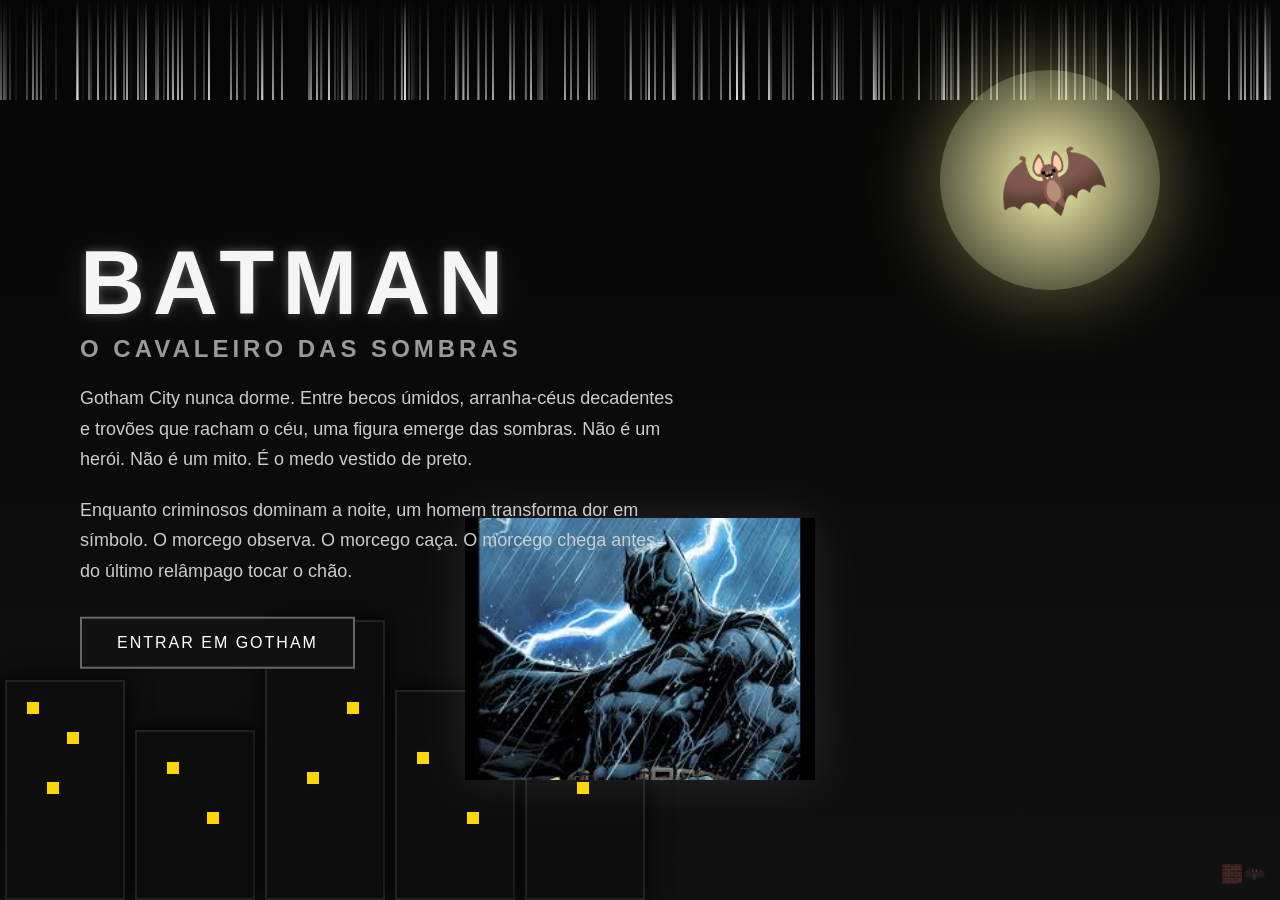
==== commit 8c6ac50e: "adasdas" ====
--- a/index.html
+++ b/index.html
@@ -321,7 +321,7 @@
   <!-- BATMAN -->
   <img
     class="batman"
-    src="https://images.unsplash.com/photo-1635805737707-575885ab0820?q=80&w=1200&auto=format&fit=crop"
+    src="[data-uri]"
     alt="Batman">
 
   <!-- CIDADE -->
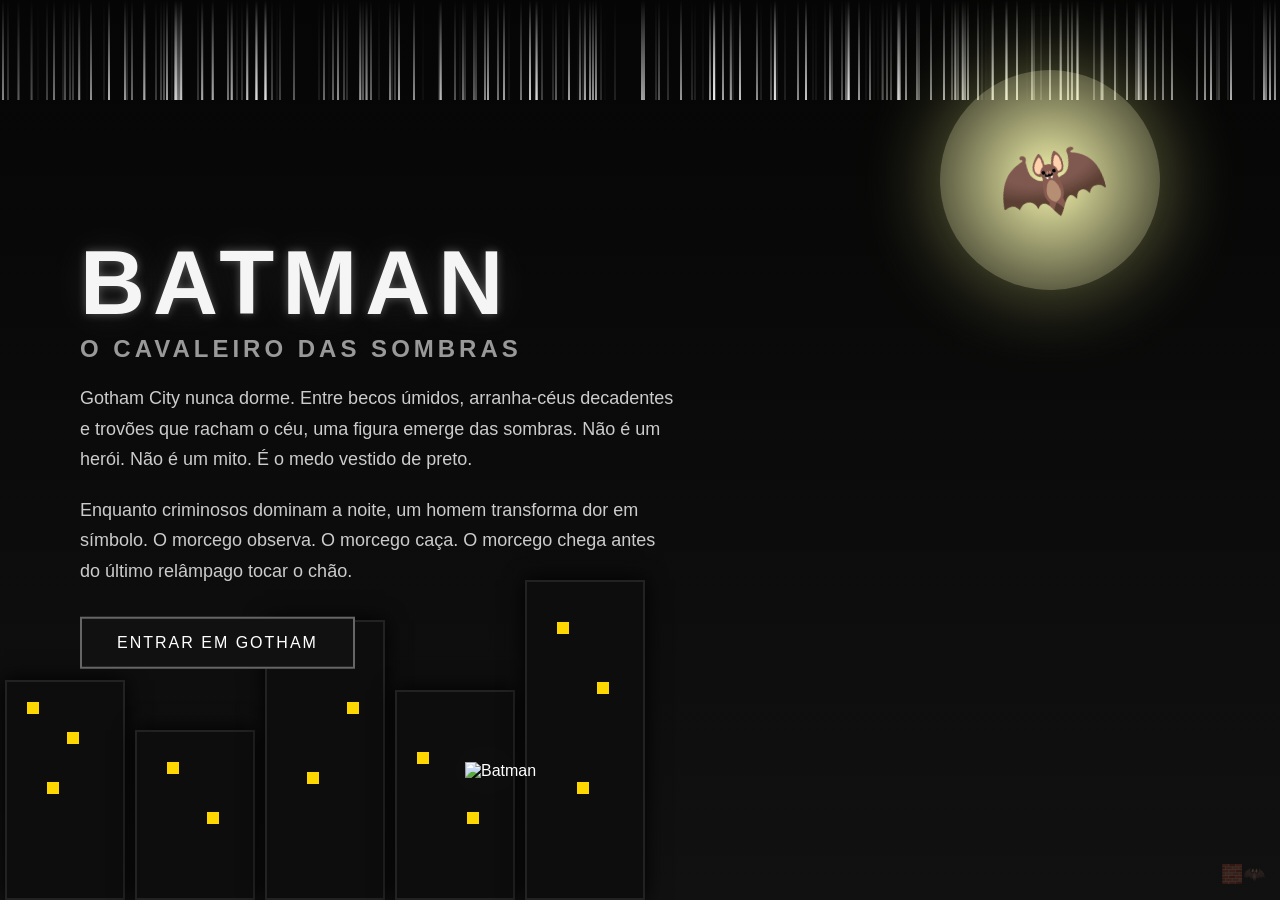
==== commit 7b1e28fe: "a" ====
--- a/index.html
+++ b/index.html
@@ -321,7 +321,7 @@
   <!-- BATMAN -->
   <img
     class="batman"
-    src="[data-uri]"
+    src="https://i.pinimg.com/564x/b4/1a/0e/b41a0e93c0dee60a203b7803772e2ab3.jpg"
     alt="Batman">
 
   <!-- CIDADE -->
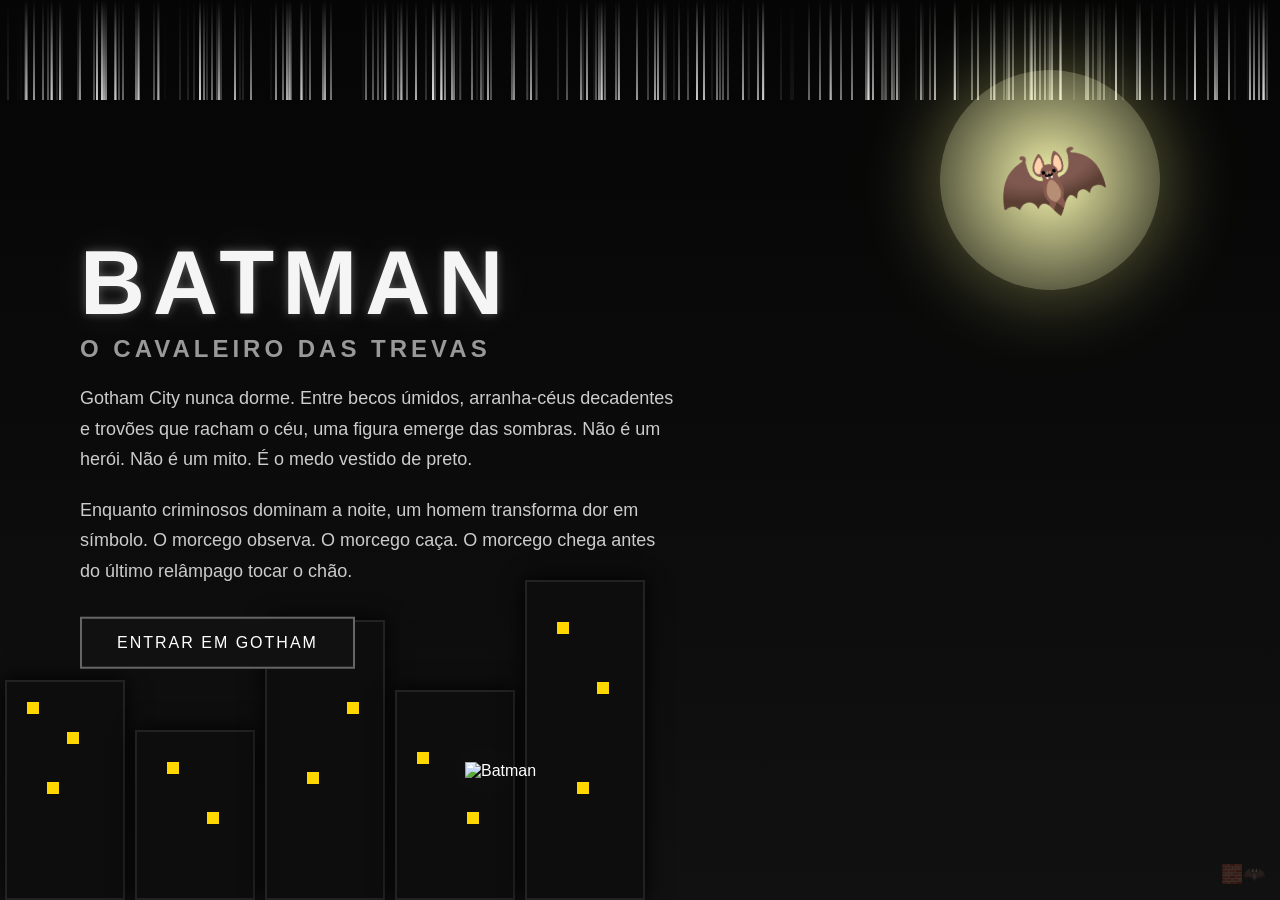
==== commit 12725dcf: "trevas" ====
--- a/index.html
+++ b/index.html
@@ -295,7 +295,7 @@
 
     <h1>BATMAN</h1>
 
-    <h2>O CAVALEIRO DAS SOMBRAS</h2>
+    <h2>O CAVALEIRO DAS TREVAS</h2>
 
     <p>
       Gotham City nunca dorme.
